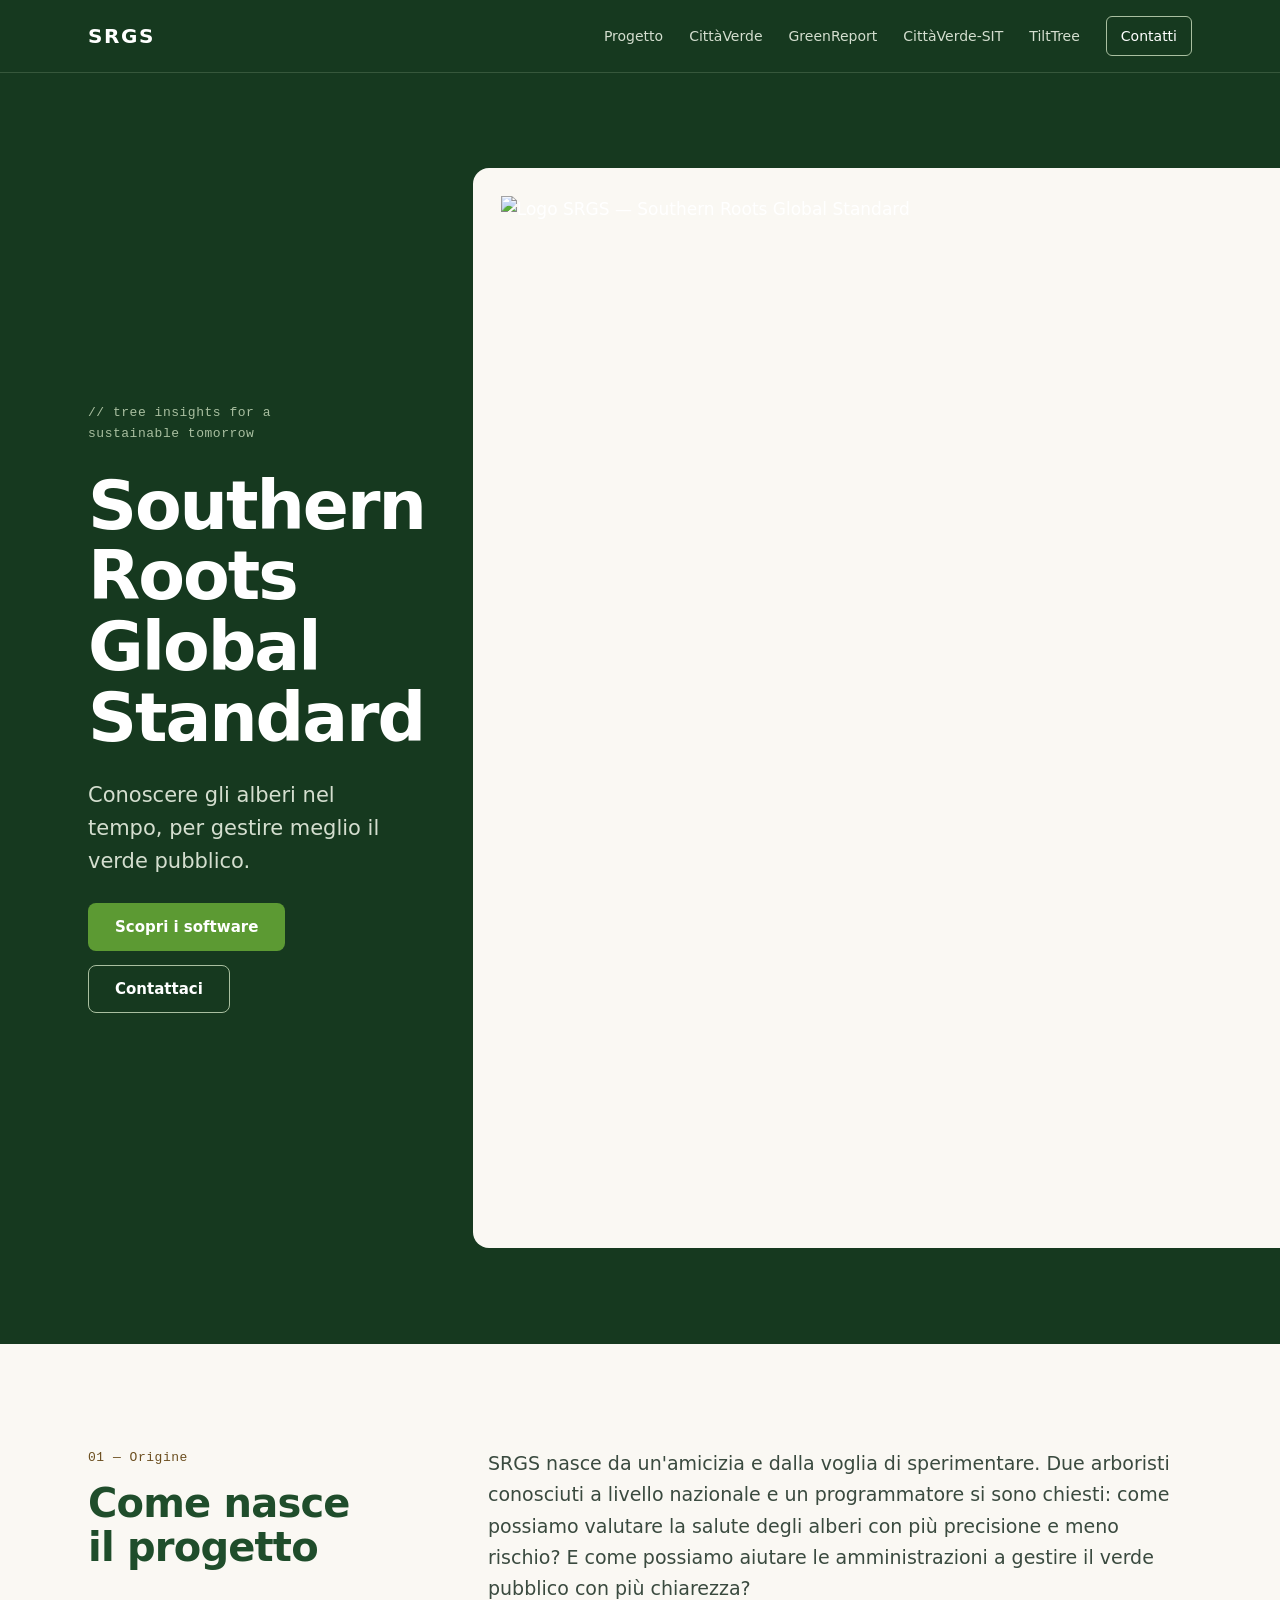
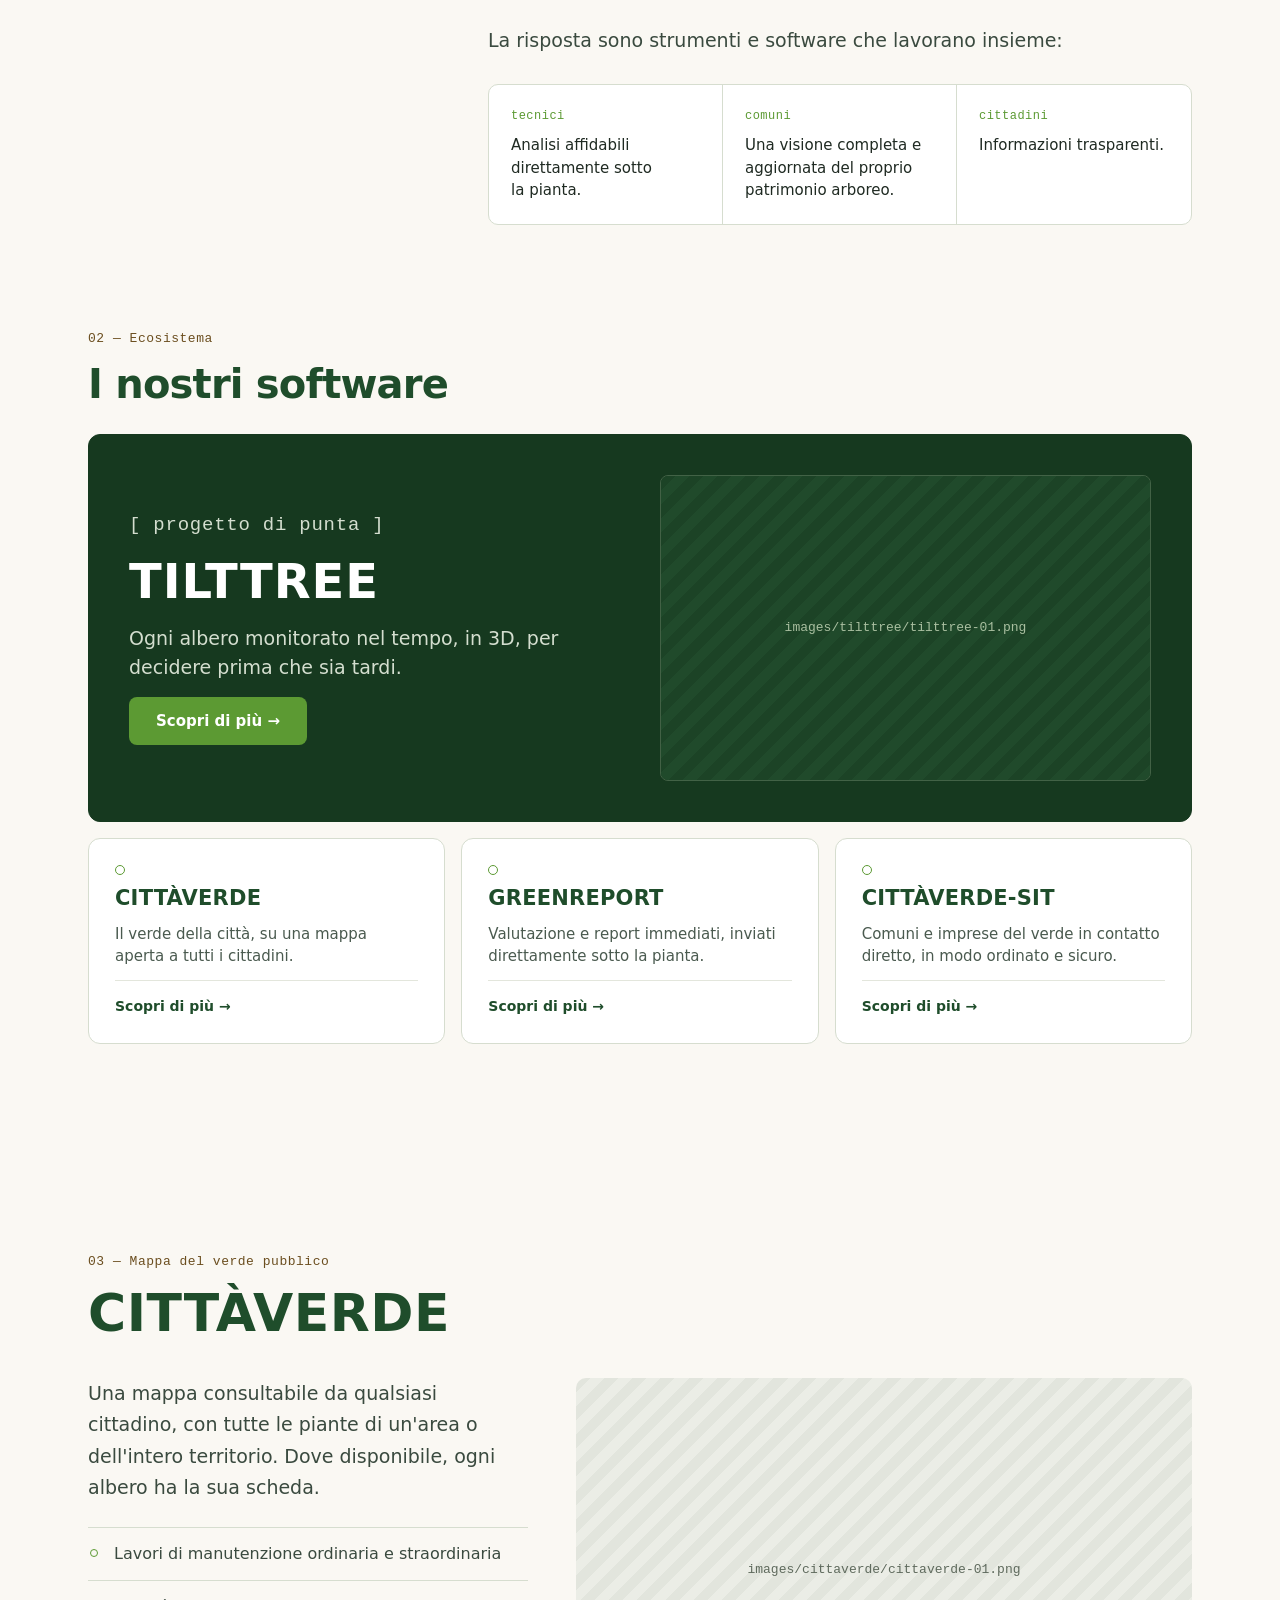
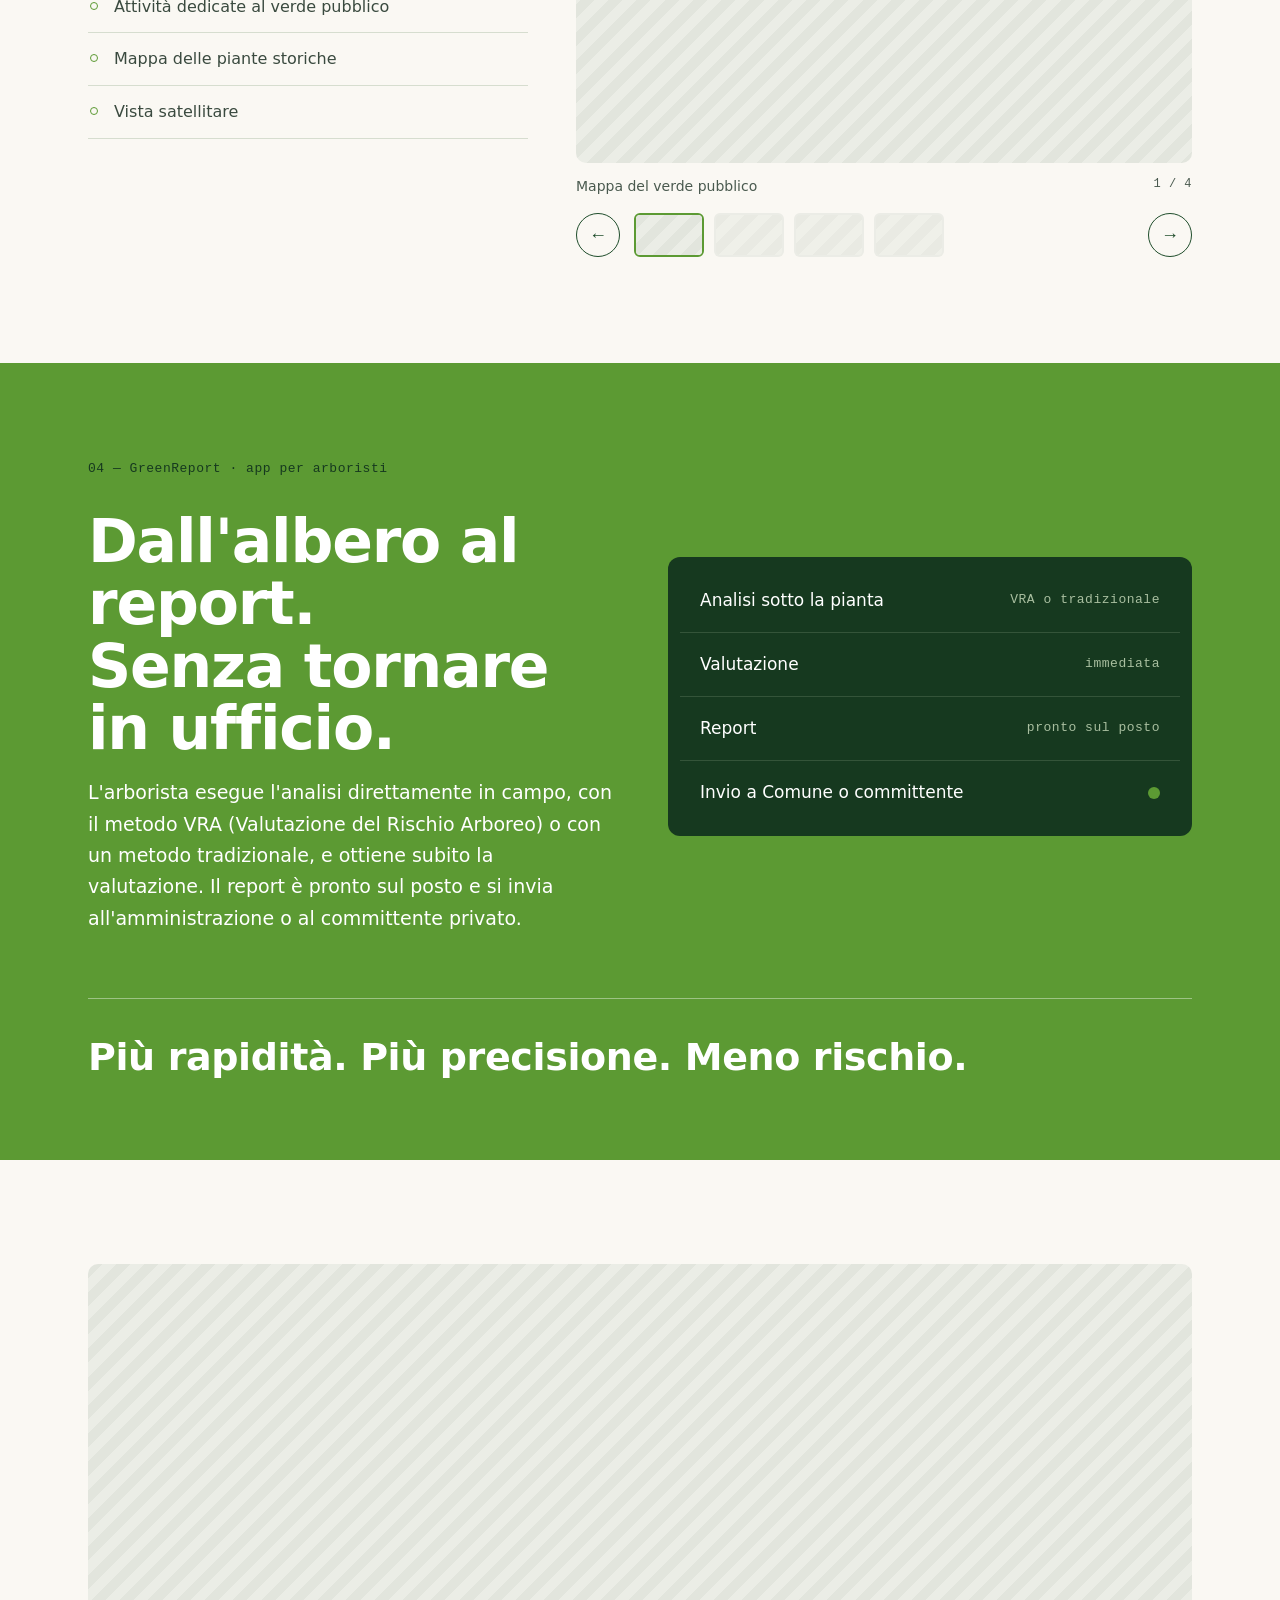
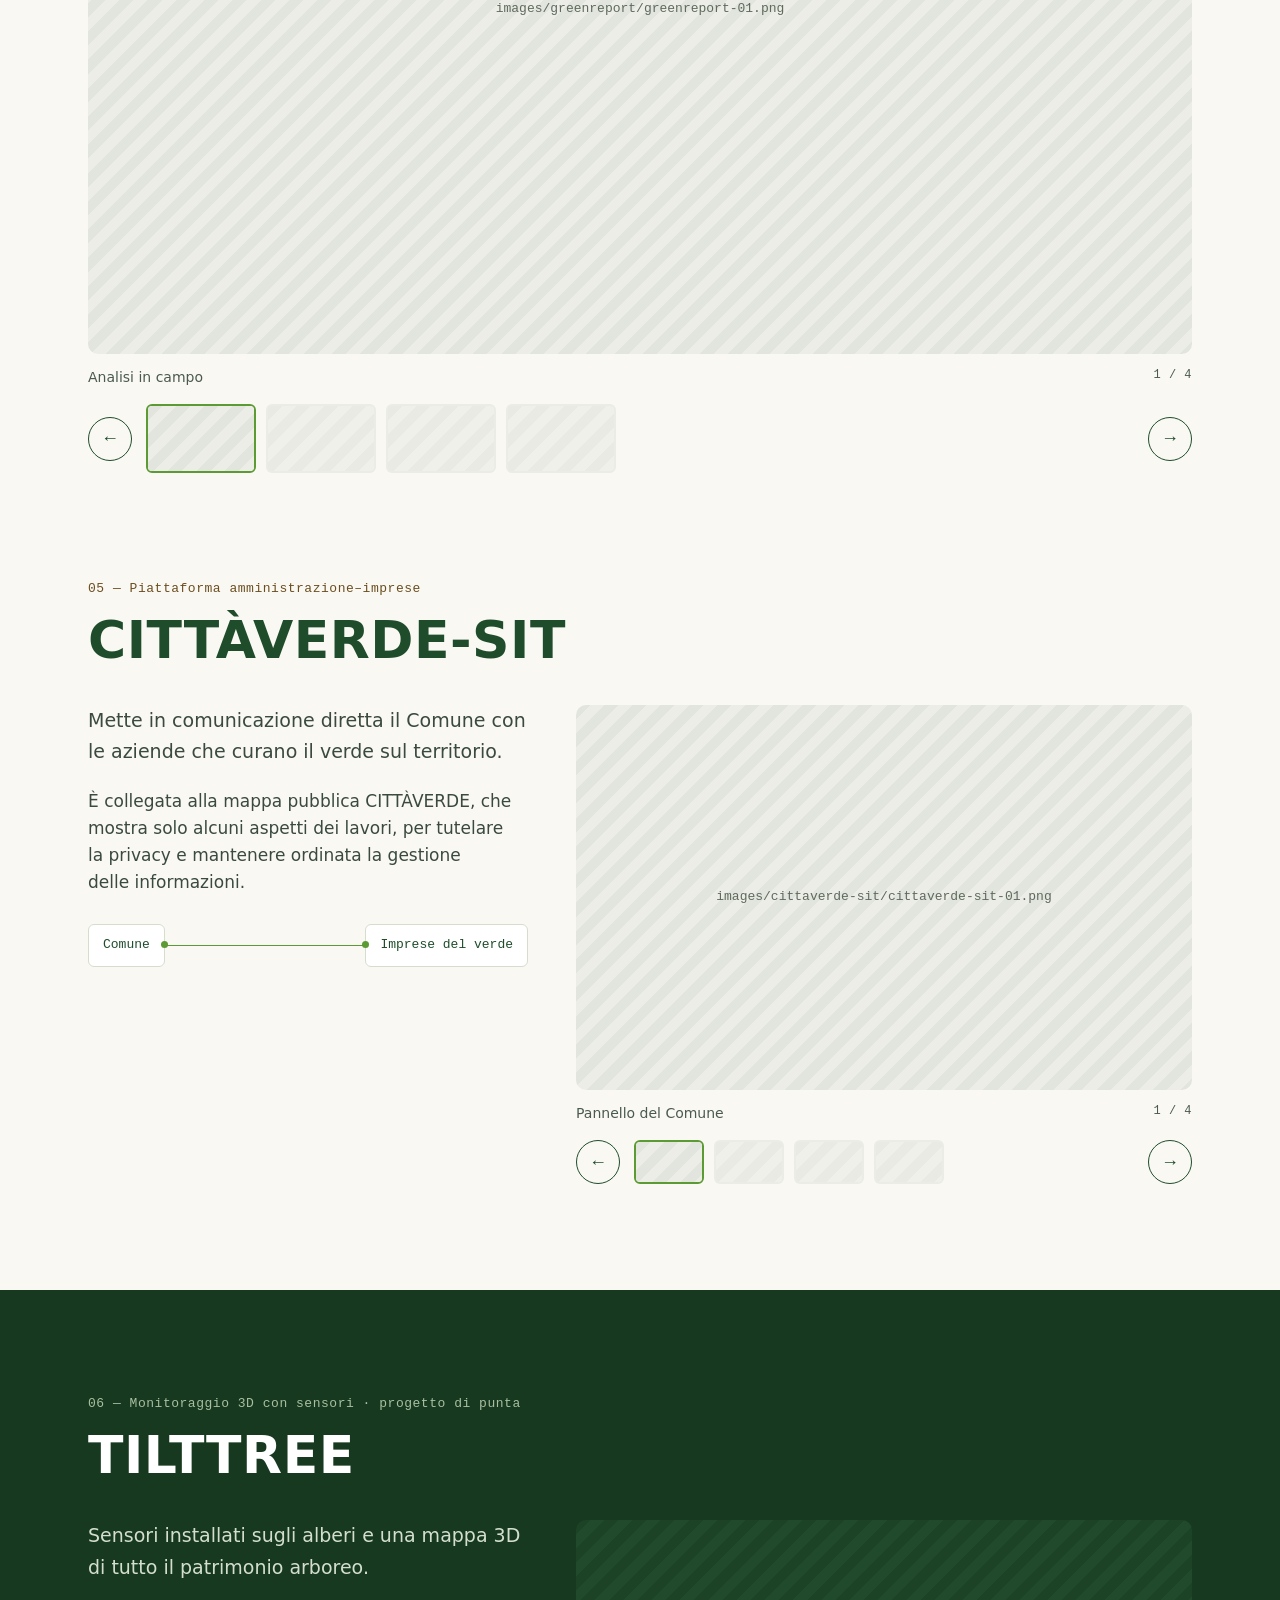
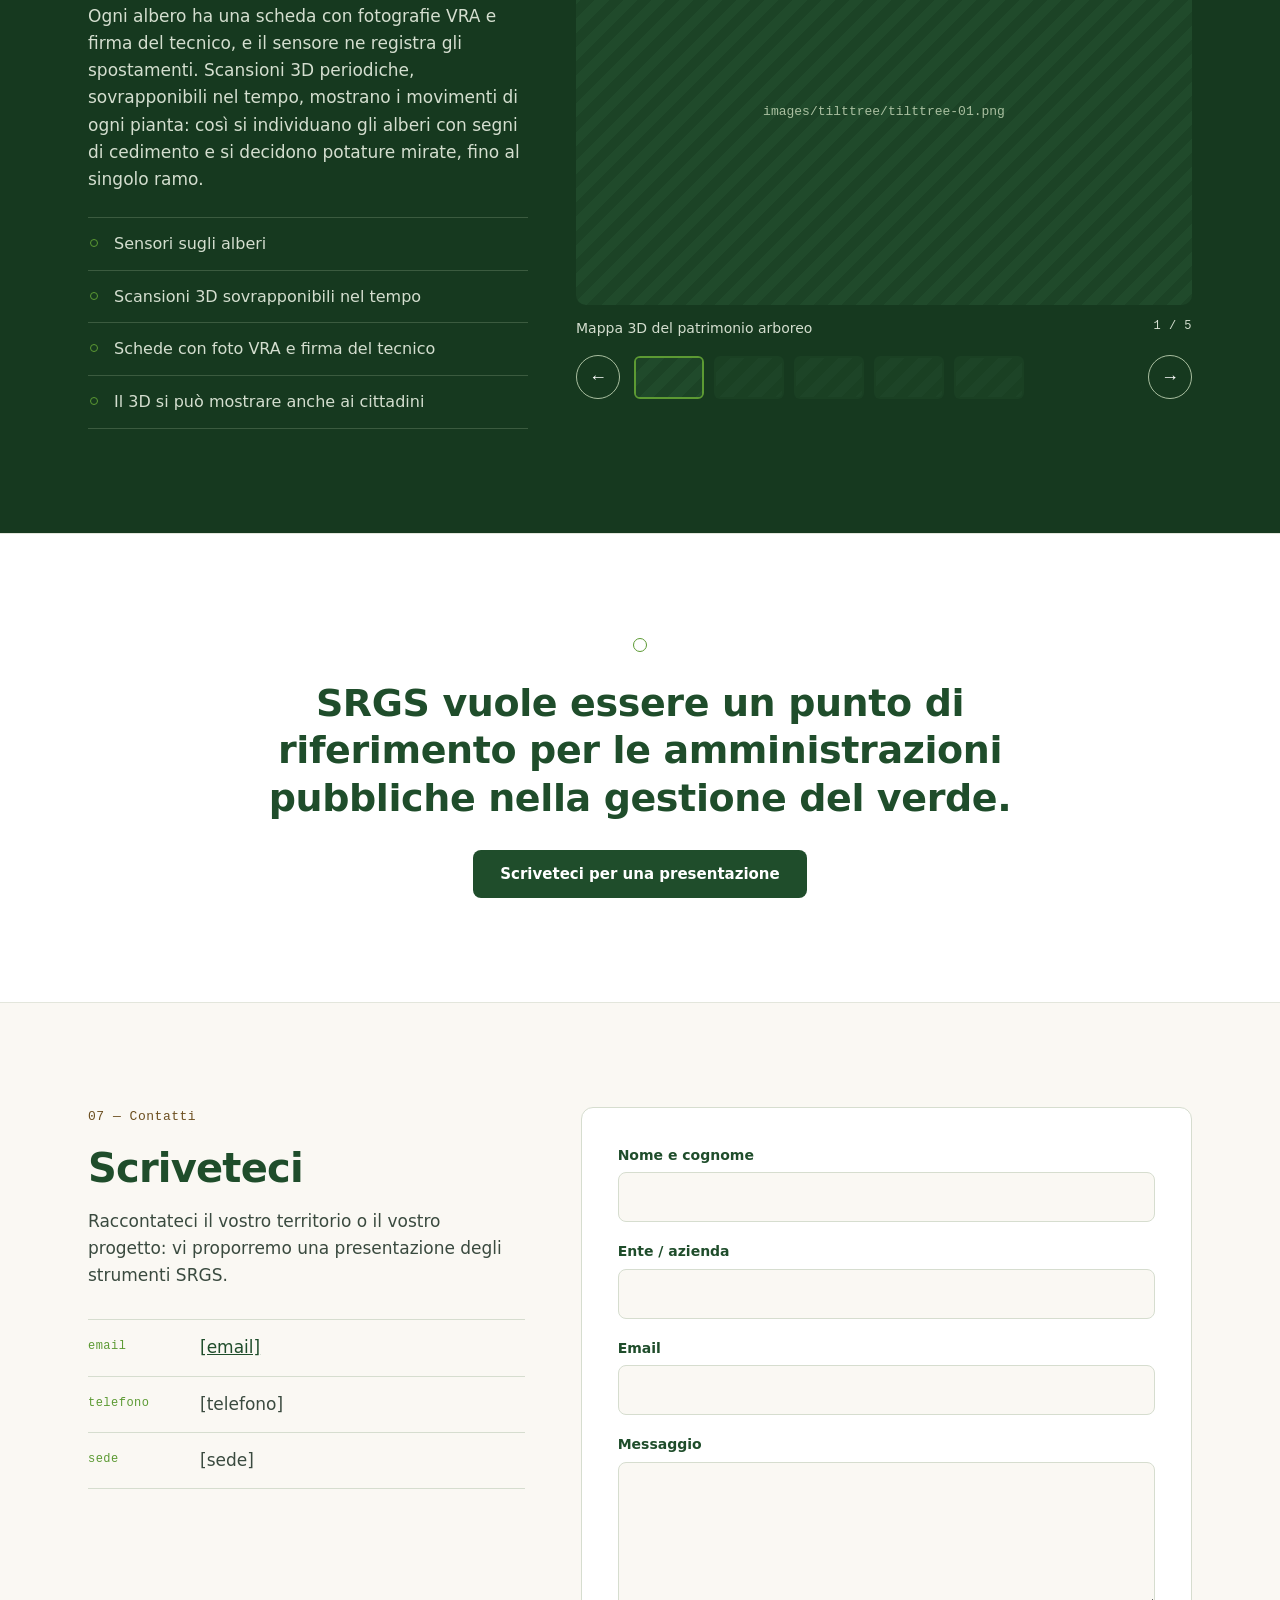
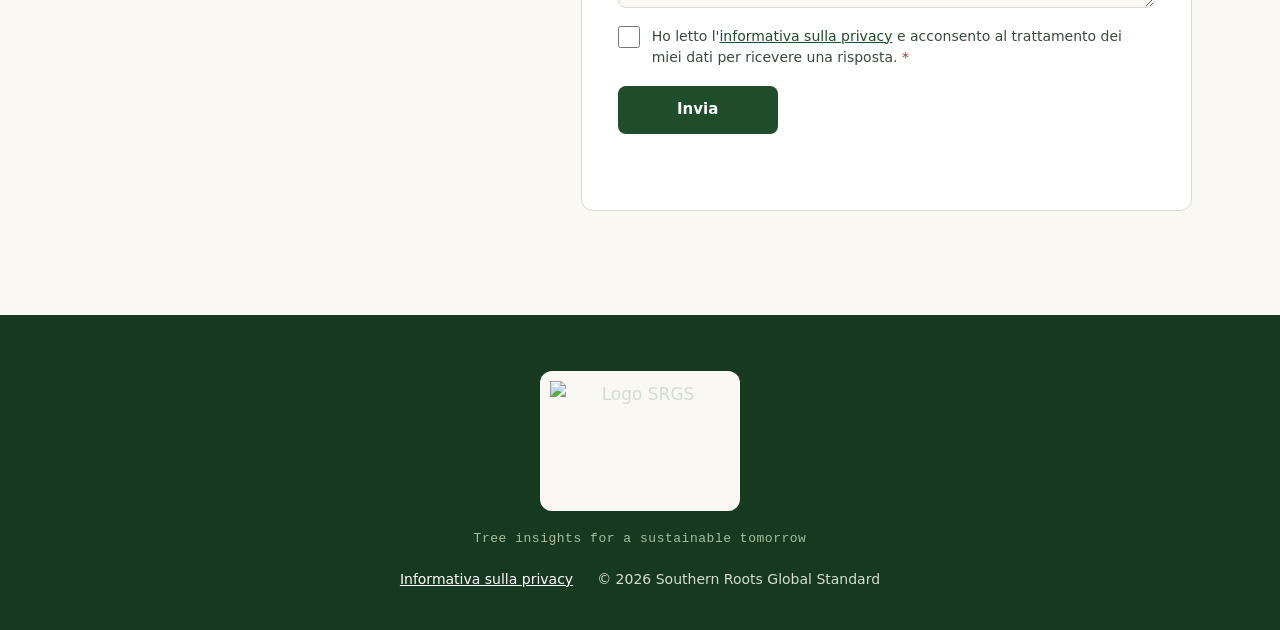
==== index.html @ 535ae81e "Add files via upload" ====
<!DOCTYPE html>
<html lang="it">
<head>
<meta charset="utf-8">
<meta name="viewport" content="width=device-width, initial-scale=1">
<title>Southern Roots Global Standard (SRGS) — Monitoraggio della salute degli alberi</title>
<meta name="description" content="SRGS monitora nel tempo la salute degli alberi con software, sensori e competenze tecniche proprie. Strumenti per amministrazioni pubbliche, arboristi e aziende del verde.">
<meta name="robots" content="index, follow">
<meta name="theme-color" content="#16391F">
<link rel="icon" type="image/png" href="images/logo/logo.png">

<!-- Anteprima social (Open Graph / Twitter).
     Nota: molti social leggono correttamente l'immagine solo con un indirizzo completo.
     Dopo la pubblicazione puoi sostituire "images/logo/logo.png" con l'indirizzo completo,
     es. https://utente.github.io/srgs/images/logo/logo.png -->
<meta property="og:type" content="website">
<meta property="og:locale" content="it_IT">
<meta property="og:site_name" content="Southern Roots Global Standard">
<meta property="og:title" content="Southern Roots Global Standard — Tree insights for a sustainable tomorrow">
<meta property="og:description" content="Conoscere gli alberi nel tempo, per gestire meglio il verde pubblico. Software, sensori e competenze per Comuni, arboristi e aziende del verde.">
<meta property="og:image" content="images/logo/logo.png">
<meta property="og:image:alt" content="Logo SRGS: un albero con radici e circuiti">
<meta name="twitter:card" content="summary_large_image">
<meta name="twitter:title" content="Southern Roots Global Standard">
<meta name="twitter:description" content="Conoscere gli alberi nel tempo, per gestire meglio il verde pubblico.">
<meta name="twitter:image" content="images/logo/logo.png">

<link rel="stylesheet" href="style.css">
</head>
<body>

<a class="skip" href="#contenuto">Vai al contenuto</a>

<header class="site-header" id="top">
  <div class="wrap header-inner">
    <a class="brand" href="#top" aria-label="SRGS, torna all'inizio">SRGS</a>
    <button class="nav-toggle" type="button" aria-expanded="false" aria-controls="menu">
      <span class="sr-only">Apri il menu</span><span class="bar"></span><span class="bar"></span>
    </button>
    <nav id="menu" class="nav" aria-label="Menu principale">
      <a href="#progetto">Progetto</a>
      <a href="#cittaverde">CittàVerde</a>
      <a href="#greenreport">GreenReport</a>
      <a href="#cittaverde-sit">CittàVerde-SIT</a>
      <a href="#tilttree">TiltTree</a>
      <a href="#contatti" class="nav-cta">Contatti</a>
    </nav>
  </div>
</header>

<main id="contenuto">

  <!-- 1) HERO -->
  <section class="hero">
    <div class="wrap hero-grid">
      <div class="hero-text">
        <p class="mono label-light">// tree insights for a sustainable tomorrow</p>
        <h1>Southern Roots Global Standard</h1>
        <p class="lead">Conoscere gli alberi nel tempo, per gestire meglio il verde pubblico.</p>
        <div class="btn-row">
          <a class="btn btn-leaf" href="#software">Scopri i software</a>
          <a class="btn btn-outline-light" href="#contatti">Contattaci</a>
        </div>
      </div>
      <div class="hero-logo">
        <img src="images/logo/logo.png" alt="Logo SRGS — Southern Roots Global Standard" width="1536" height="1024">
      </div>
    </div>
  </section>

  <!-- 2) COME NASCE IL PROGETTO -->
  <section class="section" id="progetto">
    <div class="wrap split">
      <div class="split-head">
        <p class="mono label">01 — Origine</p>
        <h2>Come nasce il progetto</h2>
      </div>
      <div class="split-body">
        <p class="body-lg">SRGS nasce da un'amicizia e dalla voglia di sperimentare. Due arboristi conosciuti a livello nazionale e un programmatore si sono chiesti: come possiamo valutare la salute degli alberi con più precisione e meno rischio? E come possiamo aiutare le amministrazioni a gestire il verde pubblico con più chiarezza?</p>
        <p class="body-lg">La risposta sono strumenti e software che lavorano insieme:</p>
        <div class="trio">
          <div><span class="mono tag">tecnici</span><p>Analisi affidabili direttamente sotto la pianta.</p></div>
          <div><span class="mono tag">comuni</span><p>Una visione completa e aggiornata del proprio patrimonio arboreo.</p></div>
          <div><span class="mono tag">cittadini</span><p>Informazioni trasparenti.</p></div>
        </div>
      </div>
    </div>
  </section>

  <!-- 3) I NOSTRI SOFTWARE -->
  <section class="section section-top0" id="software">
    <div class="wrap">
      <p class="mono label">02 — Ecosistema</p>
      <h2>I nostri software</h2>
      <div class="cards">
        <article class="card card-feature">
          <div class="card-feature-text">
            <p class="mono label-light">[ progetto di punta ]</p>
            <h3>TILTTREE</h3>
            <p>Ogni albero monitorato nel tempo, in 3D, per decidere prima che sia tardi.</p>
            <a class="btn btn-leaf" href="#tilttree">Scopri di più →</a>
          </div>
          <div class="card-feature-img">
            <div class="js-img" data-src="images/tilttree/tilttree-01.png" data-alt="Anteprima di TiltTree"></div>
          </div>
        </article>
        <article class="card">
          <span class="node" aria-hidden="true"></span>
          <h3>CITTÀVERDE</h3>
          <p>Il verde della città, su una mappa aperta a tutti i cittadini.</p>
          <a class="card-link" href="#cittaverde">Scopri di più →</a>
        </article>
        <article class="card">
          <span class="node" aria-hidden="true"></span>
          <h3>GREENREPORT</h3>
          <p>Valutazione e report immediati, inviati direttamente sotto la pianta.</p>
          <a class="card-link" href="#greenreport">Scopri di più →</a>
        </article>
        <article class="card">
          <span class="node" aria-hidden="true"></span>
          <h3>CITTÀVERDE-SIT</h3>
          <p>Comuni e imprese del verde in contatto diretto, in modo ordinato e sicuro.</p>
          <a class="card-link" href="#cittaverde-sit">Scopri di più →</a>
        </article>
      </div>
    </div>
  </section>

  <!-- 4a) CITTÀVERDE -->
  <section class="section detail" id="cittaverde">
    <div class="wrap">
      <div class="detail-head">
        <p class="mono label">03 — Mappa del verde pubblico</p>
        <h2>CITTÀVERDE</h2>
      </div>
      <div class="detail-grid">
        <div class="detail-text">
          <p class="body-lg">Una mappa consultabile da qualsiasi cittadino, con tutte le piante di un'area o dell'intero territorio. Dove disponibile, ogni albero ha la sua scheda.</p>
          <ul class="ticks">
            <li>Lavori di manutenzione ordinaria e straordinaria</li>
            <li>Attività dedicate al verde pubblico</li>
            <li>Mappa delle piante storiche</li>
            <li>Vista satellitare</li>
          </ul>
        </div>
        <!-- Galleria: modifica qui l'elenco delle immagini (percorsi relativi) -->
        <div class="gallery" aria-label="Galleria CittàVerde">
          <ul class="gallery-source">
            <li data-src="images/cittaverde/cittaverde-01.png">Mappa del verde pubblico</li>
            <li data-src="images/cittaverde/cittaverde-02.png">Scheda di un albero</li>
            <li data-src="images/cittaverde/cittaverde-03.png">Lavori di manutenzione</li>
            <li data-src="images/cittaverde/cittaverde-04.png">Vista satellitare</li>
          </ul>
        </div>
      </div>
    </div>
  </section>

  <!-- 4b) GREENREPORT -->
  <section class="detail greenreport" id="greenreport">
    <div class="gr-band">
      <div class="wrap gr-grid">
        <div class="gr-text">
          <p class="mono label-dark">04 — GreenReport · app per arboristi</p>
          <h2>Dall'albero al report.<br>Senza tornare in ufficio.</h2>
          <p class="body-lg">L'arborista esegue l'analisi direttamente in campo, con il metodo VRA (Valutazione del Rischio Arboreo) o con un metodo tradizionale, e ottiene subito la valutazione. Il report è pronto sul posto e si invia all'amministrazione o al committente privato.</p>
        </div>
        <ol class="gr-steps">
          <li><span>Analisi sotto la pianta</span><span class="mono">VRA o tradizionale</span></li>
          <li><span>Valutazione</span><span class="mono">immediata</span></li>
          <li><span>Report</span><span class="mono">pronto sul posto</span></li>
          <li><span>Invio a Comune o committente</span><span class="dot" aria-hidden="true"></span></li>
        </ol>
      </div>
      <div class="wrap">
        <p class="gr-claim">Più rapidità. Più precisione. Meno rischio.</p>
      </div>
    </div>
    <div class="section">
      <div class="wrap">
        <div class="gallery gallery-wide" aria-label="Galleria GreenReport">
          <ul class="gallery-source">
            <li data-src="images/greenreport/greenreport-01.png">Analisi in campo</li>
            <li data-src="images/greenreport/greenreport-02.png">Valutazione VRA</li>
            <li data-src="images/greenreport/greenreport-03.png">Report generato</li>
            <li data-src="images/greenreport/greenreport-04.png">Invio del report</li>
          </ul>
        </div>
      </div>
    </div>
  </section>

  <!-- 4c) CITTÀVERDE-SIT -->
  <section class="section detail section-top0" id="cittaverde-sit">
    <div class="wrap">
      <div class="detail-head">
        <p class="mono label">05 — Piattaforma amministrazione–imprese</p>
        <h2>CITTÀVERDE-SIT</h2>
      </div>
      <div class="detail-grid">
        <div class="detail-text">
          <p class="body-lg">Mette in comunicazione diretta il Comune con le aziende che curano il verde sul territorio.</p>
          <p>È collegata alla mappa pubblica CITTÀVERDE, che mostra solo alcuni aspetti dei lavori, per tutelare la privacy e mantenere ordinata la gestione delle informazioni.</p>
          <div class="link-diagram" aria-hidden="true">
            <span>Comune</span><i></i><span>Imprese del verde</span>
          </div>
        </div>
        <div class="gallery" aria-label="Galleria CittàVerde-SIT">
          <ul class="gallery-source">
            <li data-src="images/cittaverde-sit/cittaverde-sit-01.png">Pannello del Comune</li>
            <li data-src="images/cittaverde-sit/cittaverde-sit-02.png">Lavori assegnati alle imprese</li>
            <li data-src="images/cittaverde-sit/cittaverde-sit-03.png">Comunicazioni</li>
            <li data-src="images/cittaverde-sit/cittaverde-sit-04.png">Collegamento con la mappa pubblica</li>
          </ul>
        </div>
      </div>
    </div>
  </section>

  <!-- 4d) TILTTREE -->
  <section class="section detail tilttree" id="tilttree">
    <div class="wrap">
      <div class="detail-head">
        <p class="mono label-light">06 — Monitoraggio 3D con sensori · progetto di punta</p>
        <h2>TILTTREE</h2>
      </div>
      <div class="detail-grid">
        <div class="detail-text">
          <p class="body-lg">Sensori installati sugli alberi e una mappa 3D di tutto il patrimonio arboreo.</p>
          <p>Ogni albero ha una scheda con fotografie VRA e firma del tecnico, e il sensore ne registra gli spostamenti. Scansioni 3D periodiche, sovrapponibili nel tempo, mostrano i movimenti di ogni pianta: così si individuano gli alberi con segni di cedimento e si decidono potature mirate, fino al singolo ramo.</p>
          <ul class="ticks ticks-light">
            <li>Sensori sugli alberi</li>
            <li>Scansioni 3D sovrapponibili nel tempo</li>
            <li>Schede con foto VRA e firma del tecnico</li>
            <li>Il 3D si può mostrare anche ai cittadini</li>
          </ul>
        </div>
        <div class="gallery gallery-dark" aria-label="Galleria TiltTree">
          <ul class="gallery-source">
            <li data-src="images/tilttree/tilttree-01.png">Mappa 3D del patrimonio arboreo</li>
            <li data-src="images/tilttree/tilttree-02.png">Scheda albero con foto VRA</li>
            <li data-src="images/tilttree/tilttree-03.png">Scansioni 3D sovrapposte</li>
            <li data-src="images/tilttree/tilttree-04.png">Dati del sensore</li>
            <li data-src="images/tilttree/tilttree-05.png">Potatura mirata</li>
          </ul>
        </div>
      </div>
    </div>
  </section>

  <!-- 5) CHIUSURA -->
  <section class="section closing">
    <div class="wrap closing-inner">
      <span class="node node-lg" aria-hidden="true"></span>
      <p class="closing-text">SRGS vuole essere un punto di riferimento per le amministrazioni pubbliche nella gestione del verde.</p>
      <a class="btn btn-forest" href="#contatti">Scriveteci per una presentazione</a>
    </div>
  </section>

  <!-- 6) CONTATTI -->
  <section class="section contacts" id="contatti">
    <div class="wrap contacts-grid">
      <div class="contacts-info">
        <p class="mono label">07 — Contatti</p>
        <h2>Scriveteci</h2>
        <p>Raccontateci il vostro territorio o il vostro progetto: vi proporremo una presentazione degli strumenti SRGS.</p>
        <dl class="contact-list">
          <div><dt class="mono">email</dt><dd><a href="mailto:[email]">[email]</a></dd></div>
          <div><dt class="mono">telefono</dt><dd>[telefono]</dd></div>
          <div><dt class="mono">sede</dt><dd>[sede]</dd></div>
        </dl>
      </div>

      <!-- =========================================================
           INSERIRE QUI L'INDIRIZZO DEL MODULO
           Sostituisci il valore di action con l'indirizzo fornito dal
           servizio per moduli, es. https://formspree.io/f/xxxxxxxx
           ========================================================= -->
      <form class="contact-form" id="contact-form" action="INSERIRE_QUI_INDIRIZZO_MODULO" method="POST" novalidate>
        <div class="field">
          <label for="f-nome">Nome e cognome</label>
          <input id="f-nome" name="nome" type="text" autocomplete="name" required>
        </div>
        <div class="field">
          <label for="f-ente">Ente / azienda</label>
          <input id="f-ente" name="ente" type="text" autocomplete="organization">
        </div>
        <div class="field">
          <label for="f-email">Email</label>
          <input id="f-email" name="email" type="email" autocomplete="email" required>
        </div>
        <div class="field">
          <label for="f-messaggio">Messaggio</label>
          <textarea id="f-messaggio" name="messaggio" rows="5" required></textarea>
        </div>
        <div class="check">
          <input id="f-privacy" name="consenso_privacy" type="checkbox" value="si" required>
          <label for="f-privacy">Ho letto l'<a href="privacy.html" target="_blank" rel="noopener">informativa sulla privacy</a> e acconsento al trattamento dei miei dati per ricevere una risposta. <span class="req">*</span></label>
        </div>
        <input type="text" name="_gotcha" class="hp" tabindex="-1" autocomplete="off" aria-hidden="true">
        <button class="btn btn-forest" type="submit">Invia</button>
        <p class="form-status" role="status" aria-live="polite"></p>
      </form>
    </div>
  </section>
</main>

<footer class="site-footer">
  <div class="wrap footer-inner">
    <div class="footer-logo"><img src="images/logo/logo.png" alt="Logo SRGS" width="1536" height="1024" loading="lazy"></div>
    <p class="mono footer-motto">Tree insights for a sustainable tomorrow</p>
    <p class="footer-links"><a href="privacy.html">Informativa sulla privacy</a><span>© <span id="year">2026</span> Southern Roots Global Standard</span></p>
  </div>
</footer>

<!-- Visualizzatore a schermo intero (condiviso dalle gallerie) -->
<div class="lightbox" id="lightbox" role="dialog" aria-modal="true" aria-label="Immagine a schermo intero" hidden>
  <button class="lb-close" type="button" aria-label="Chiudi (Esc)">×</button>
  <button class="lb-prev" type="button" aria-label="Immagine precedente">←</button>
  <figure class="lb-figure">
    <div class="lb-media"></div>
    <figcaption class="lb-caption"></figcaption>
  </figure>
  <button class="lb-next" type="button" aria-label="Immagine successiva">→</button>
</div>

<script src="script.js"></script>
</body>
</html>
---- style.css ----
/* ===== Font locali (cartella fonts/) ===== */
@font-face{font-family:"Sora";src:url("fonts/Sora-Variable.woff2") format("woff2"),url("fonts/Sora-Variable.ttf") format("truetype");font-weight:100 800;font-display:swap}
@font-face{font-family:"JetBrains Mono";src:url("fonts/JetBrainsMono-Variable.woff2") format("woff2"),url("fonts/JetBrainsMono-Variable.ttf") format("truetype");font-weight:100 800;font-display:swap}

:root{
  --forest:#1F4D2B; --forest-deep:#16391F; --leaf:#5C9A33; --root:#6B4E1F; --sage:#A9BFA0;
  --paper:#FAF8F3; --white:#fff; --ink:#1F2A22; --ink-2:#3A4A3F; --ink-3:#4A5A4F;
  --line:#D6DDCF; --line-2:#E3E6DC; --on-dark:#D4DECF;
  --sans:"Sora",ui-sans-serif,system-ui,-apple-system,"Segoe UI",Helvetica,Arial,sans-serif;
  --mono:"JetBrains Mono",ui-monospace,SFMono-Regular,Menlo,Consolas,monospace;
  --header-h:72px; --radius:12px;
}
*,*::before,*::after{box-sizing:border-box}
html{scroll-behavior:smooth;-webkit-text-size-adjust:100%}
@media (prefers-reduced-motion:reduce){html{scroll-behavior:auto}}
body{margin:0;font-family:var(--sans);color:var(--ink);background:var(--paper);font-size:17px;line-height:1.6;-webkit-font-smoothing:antialiased}
img{max-width:100%;height:auto;display:block}
a{color:var(--forest)}
a:hover{color:var(--leaf)}
h1,h2,h3{margin:0;font-weight:600;letter-spacing:-.02em;line-height:1.1;text-wrap:balance}
h2{font-size:clamp(30px,4vw,40px);color:var(--forest);margin-top:12px}
h3{font-size:21px;font-weight:700;letter-spacing:.01em;color:var(--forest)}
p{margin:0;text-wrap:pretty}
.sr-only{position:absolute;width:1px;height:1px;overflow:hidden;clip:rect(0 0 0 0);white-space:nowrap}
.skip{position:absolute;left:-999px;top:8px;background:var(--white);padding:8px 14px;z-index:100}
.skip:focus{left:8px}
:focus-visible{outline:2px solid var(--leaf);outline-offset:3px}

.wrap{max-width:1200px;margin:0 auto;padding:0 clamp(20px,4vw,48px)}
.section{padding:clamp(64px,9vw,104px) 0}
.section-top0{padding-top:0}
section[id]{scroll-margin-top:var(--header-h)}

.mono{font-family:var(--mono);font-size:13px;letter-spacing:.04em}
.label{color:var(--root)}
.label-light{color:var(--sage)}
.label-dark{color:var(--forest-deep)}
.body-lg{font-size:clamp(17px,1.6vw,19px);line-height:1.65;color:var(--ink-2)}

/* ===== Pulsanti ===== */
.btn{display:inline-flex;align-items:center;justify-content:center;gap:8px;min-height:48px;padding:14px 26px;border-radius:8px;font:600 15px/1 var(--sans);text-decoration:none;border:1px solid transparent;cursor:pointer;transition:background .2s,color .2s,border-color .2s}
.btn-leaf{background:var(--leaf);color:var(--white)}
.btn-leaf:hover{background:#4E8529;color:var(--white)}
.btn-forest{background:var(--forest);color:var(--white)}
.btn-forest:hover{background:var(--forest-deep);color:var(--white)}
.btn-outline-light{border-color:var(--sage);color:var(--white)}
.btn-outline-light:hover{background:rgba(169,191,160,.12);color:var(--white)}
.btn-row{display:flex;flex-wrap:wrap;gap:14px}

/* ===== Header ===== */
.site-header{position:fixed;inset:0 0 auto 0;z-index:50;background:var(--forest-deep);border-bottom:1px solid rgba(169,191,160,.22)}
.header-inner{height:var(--header-h);display:flex;align-items:center;justify-content:space-between;gap:24px}
.brand{color:var(--white);font-weight:700;font-size:20px;letter-spacing:.08em;text-decoration:none}
.brand:hover{color:var(--sage)}
.nav{display:flex;align-items:center;gap:26px}
.nav a{color:var(--on-dark);text-decoration:none;font-size:14px}
.nav a:hover,.nav a.active{color:var(--white)}
.nav a.active:not(.nav-cta){box-shadow:inset 0 -1px 0 var(--leaf)}
.nav-cta{border:1px solid var(--sage);padding:8px 14px;border-radius:6px;color:var(--white)!important}
.nav-toggle{display:none;width:44px;height:44px;background:none;border:0;cursor:pointer;flex-direction:column;justify-content:center;align-items:center;gap:6px}
.nav-toggle .bar{width:22px;height:1.5px;background:var(--white);transition:transform .2s}
.nav-toggle[aria-expanded="true"] .bar:first-of-type{transform:translateY(3.75px) rotate(45deg)}
.nav-toggle[aria-expanded="true"] .bar:last-of-type{transform:translateY(-3.75px) rotate(-45deg)}

@media (max-width:900px){
  .nav-toggle{display:flex}
  .nav{position:fixed;top:var(--header-h);left:0;right:0;flex-direction:column;align-items:stretch;gap:0;background:var(--forest-deep);padding:8px 20px 24px;border-bottom:1px solid rgba(169,191,160,.22);display:none}
  .nav.open{display:flex}
  .nav a{font-size:17px;padding:14px 0;border-bottom:1px solid rgba(169,191,160,.15)}
  .nav-cta{margin-top:16px;text-align:center;border-bottom:1px solid var(--sage)!important}
  .nav.nav-static{display:flex;position:static;padding:0;background:none;border:0}
  .nav.nav-static a{border:0;font-size:15px}
}

/* ===== Hero ===== */
.hero{background:var(--forest-deep);color:var(--white);padding:calc(var(--header-h) + clamp(48px,8vw,96px)) 0 clamp(56px,8vw,96px)}
.hero-grid{display:grid;grid-template-columns:1.2fr .8fr;gap:48px;align-items:center}
.hero-text{display:flex;flex-direction:column;gap:26px}
.hero h1{font-size:clamp(40px,6vw,68px);line-height:1.04;letter-spacing:-.03em}
.lead{font-size:clamp(18px,1.8vw,21px);line-height:1.55;color:var(--on-dark);font-weight:300;max-width:540px}
.hero-logo{background:var(--paper);border-radius:16px;padding:clamp(16px,2.5vw,28px)}
@media (max-width:820px){
  .hero-grid{grid-template-columns:1fr;gap:36px}
  .hero-logo{order:-1;max-width:420px}
  .btn-row .btn{flex:1 1 200px}
}

/* ===== Progetto ===== */
.split{display:grid;grid-template-columns:4fr 8fr;gap:24px 48px}
.split-body{display:flex;flex-direction:column;gap:20px}
.trio{display:grid;grid-template-columns:repeat(3,minmax(0,1fr));border:1px solid var(--line);border-radius:10px;overflow:hidden;background:var(--white);margin-top:8px}
.trio>div{padding:22px;display:flex;flex-direction:column;gap:8px;border-right:1px solid var(--line)}
.trio>div:last-child{border-right:0}
.trio p{font-size:15px;line-height:1.5}
.tag{color:var(--leaf);font-size:12px}
@media (max-width:820px){
  .split{grid-template-columns:1fr}
  .trio{grid-template-columns:1fr}
  .trio>div{border-right:0;border-bottom:1px solid var(--line)}
  .trio>div:last-child{border-bottom:0}
}

/* ===== Schede software ===== */
.node{display:inline-block;width:10px;height:10px;border:1.5px solid var(--leaf);border-radius:50%}
.node-lg{width:14px;height:14px}
.cards{display:grid;grid-template-columns:repeat(3,minmax(0,1fr));gap:16px;margin-top:28px}
.card{background:var(--white);border:1px solid var(--line);border-radius:var(--radius);padding:26px;display:flex;flex-direction:column;gap:12px}
.card p{font-size:15px;line-height:1.5;color:var(--ink-3)}
.card-link{margin-top:auto;padding-top:14px;border-top:1px solid var(--line-2);font-weight:600;font-size:14px;text-decoration:none}
.card-feature{grid-column:1/-1;background:var(--forest-deep);border-color:var(--forest-deep);color:var(--white);padding:clamp(24px,4vw,40px);display:grid;grid-template-columns:1fr 1fr;gap:40px;align-items:center}
.card-feature-text{display:flex;flex-direction:column;gap:16px;align-items:flex-start}
.card-feature h3{color:var(--white);font-size:clamp(34px,5vw,48px);letter-spacing:.02em}
.card-feature p{color:var(--on-dark);font-size:clamp(17px,1.6vw,19px);font-weight:300}
.card-feature-img{aspect-ratio:16/10;border-radius:8px;overflow:hidden;border:1px solid rgba(169,191,160,.3)}
.card-feature-img img{width:100%;height:100%;object-fit:cover}
@media (max-width:900px){.cards{grid-template-columns:1fr}.card-feature{grid-template-columns:1fr;gap:24px}}

/* ===== Sezioni di dettaglio ===== */
.detail-head{margin-bottom:36px}
.detail-head h2{font-size:clamp(36px,5vw,52px);letter-spacing:.01em}
.detail-grid{display:grid;grid-template-columns:5fr 7fr;gap:48px;align-items:start}
.detail-text{display:flex;flex-direction:column;gap:20px;color:var(--ink-2)}
.ticks{list-style:none;margin:4px 0 0;padding:0;display:flex;flex-direction:column;border-top:1px solid var(--line)}
.ticks li{padding:13px 0 13px 26px;border-bottom:1px solid var(--line);position:relative;font-size:16px}
.ticks li::before{content:"";position:absolute;left:2px;top:21px;width:8px;height:8px;border:1.5px solid var(--leaf);border-radius:50%}
.ticks-light,.ticks-light li{border-color:rgba(169,191,160,.25)}
@media (max-width:900px){.detail-grid{grid-template-columns:1fr;gap:32px}}

.link-diagram{display:flex;align-items:center;gap:0;margin-top:8px;font-family:var(--mono);font-size:13px}
.link-diagram span{border:1px solid var(--line);background:var(--white);padding:10px 14px;border-radius:6px;color:var(--forest)}
.link-diagram i{flex:1;height:1px;background:var(--leaf);position:relative;min-width:40px}
.link-diagram i::before,.link-diagram i::after{content:"";position:absolute;top:-4px;width:7px;height:7px;border-radius:50%;background:var(--leaf)}
.link-diagram i::before{left:-4px}.link-diagram i::after{right:-4px}

/* GreenReport */
.gr-band{background:var(--leaf);color:var(--white);padding:clamp(64px,9vw,96px) 0 clamp(48px,6vw,72px)}
.gr-grid{display:grid;grid-template-columns:1fr 1fr;gap:56px;align-items:center}
.gr-text{display:flex;flex-direction:column;gap:18px}
.gr-text h2{color:var(--white);font-size:clamp(36px,5.2vw,60px);line-height:1.04;font-weight:700;letter-spacing:-.02em}
.gr-text .body-lg{color:var(--white)}
.gr-steps{list-style:none;margin:0;padding:12px;background:var(--forest-deep);border-radius:var(--radius)}
.gr-steps li{display:flex;justify-content:space-between;align-items:center;gap:16px;padding:18px 20px;border-bottom:1px solid rgba(169,191,160,.2);font-size:17px}
.gr-steps li:last-child{border-bottom:0}
.gr-steps .mono{color:var(--sage);text-align:right}
.gr-steps .dot{width:12px;height:12px;border-radius:50%;background:var(--leaf);flex:none}
.gr-claim{margin-top:clamp(40px,6vw,64px);padding-top:28px;border-top:1px solid rgba(255,255,255,.4);font-size:clamp(24px,3.4vw,38px);font-weight:600;letter-spacing:-.01em;color:var(--white)}
@media (max-width:900px){.gr-grid{grid-template-columns:1fr;gap:32px}}

/* TiltTree */
.tilttree{background:var(--forest-deep);color:var(--white)}
.tilttree h2{color:var(--white)}
.tilttree .detail-text,.tilttree .body-lg{color:var(--on-dark)}

/* ===== Galleria ===== */
.gallery-source{display:none}
.g-stage{position:relative;aspect-ratio:16/10;border-radius:10px;overflow:hidden;background:#E6E8E1;cursor:zoom-in}
.g-stage img{width:100%;height:100%;object-fit:cover}
.g-caption{display:flex;justify-content:space-between;gap:12px;margin-top:12px;font-size:14px;color:var(--ink-3)}
.g-caption .mono{font-size:12px;white-space:nowrap}
.g-controls{display:flex;align-items:center;gap:12px;margin-top:14px}
.g-btn{flex:none;width:44px;height:44px;border-radius:50%;border:1px solid var(--forest);background:transparent;color:var(--forest);font-size:18px;cursor:pointer;display:flex;align-items:center;justify-content:center}
.g-btn:hover{background:var(--forest);color:var(--white)}
.g-thumbs{flex:1;display:flex;gap:10px;overflow-x:auto;scrollbar-width:none;padding:2px}
.g-thumbs::-webkit-scrollbar{display:none}
.g-thumb{flex:0 0 clamp(64px,14%,110px);aspect-ratio:16/10;border-radius:6px;overflow:hidden;border:2px solid transparent;padding:0;background:#E6E8E1;cursor:pointer;opacity:.7}
.g-thumb[aria-current="true"]{border-color:var(--leaf);opacity:1}
.g-thumb img{width:100%;height:100%;object-fit:cover}
.placeholder{width:100%;height:100%;display:flex;align-items:center;justify-content:center;padding:12px;text-align:center;background:repeating-linear-gradient(135deg,#E2E5DD 0 10px,#EBEDE6 10px 20px);font-family:var(--mono);font-size:13px;color:#5F6A5D;word-break:break-all}
.g-thumb .placeholder{font-size:0}
.gallery-dark .g-stage,.gallery-dark .g-thumb{background:#1C4326}
.gallery-dark .placeholder,.card-feature-img .placeholder{background:repeating-linear-gradient(135deg,#1C4326 0 10px,#204A2B 10px 20px);color:var(--sage)}
.gallery-dark .g-caption{color:var(--on-dark)}
.gallery-dark .g-btn{border-color:var(--sage);color:var(--white)}
.gallery-dark .g-btn:hover{background:var(--leaf);border-color:var(--leaf)}

/* Lightbox */
.lightbox{position:fixed;inset:0;z-index:200;background:rgba(10,24,14,.94);display:grid;grid-template-columns:auto 1fr auto;align-items:center;gap:16px;padding:64px 20px 24px}
.lightbox[hidden]{display:none}
.lb-figure{margin:0;display:flex;flex-direction:column;align-items:center;gap:14px;min-width:0;height:100%;justify-content:center}
.lb-media{width:100%;max-height:calc(100vh - 140px);display:flex;justify-content:center}
.lb-media img{max-width:100%;max-height:calc(100vh - 140px);object-fit:contain;border-radius:6px}
.lb-media .placeholder{aspect-ratio:16/10;max-width:1100px;border-radius:6px}
.lb-caption{color:var(--on-dark);font-size:15px;text-align:center}
.lb-close,.lb-prev,.lb-next{width:48px;height:48px;border-radius:50%;border:1px solid var(--sage);background:transparent;color:var(--white);font-size:22px;cursor:pointer;display:flex;align-items:center;justify-content:center}
.lb-close:hover,.lb-prev:hover,.lb-next:hover{background:var(--leaf);border-color:var(--leaf)}
.lb-close{position:absolute;top:14px;right:16px;font-size:28px}
@media (max-width:640px){
  .lightbox{grid-template-columns:1fr;grid-template-rows:1fr auto;padding:64px 12px 16px}
  .lb-prev,.lb-next{position:absolute;bottom:16px}
  .lb-prev{left:16px}.lb-next{right:16px}
  .lb-figure{padding-bottom:64px}
}

/* ===== Chiusura ===== */
.closing{background:var(--white);border-top:1px solid var(--line-2);border-bottom:1px solid var(--line-2)}
.closing-inner{display:flex;flex-direction:column;align-items:center;text-align:center;gap:28px}
.closing-text{font-size:clamp(24px,3.4vw,38px);line-height:1.25;font-weight:600;color:var(--forest);max-width:880px;letter-spacing:-.01em;text-wrap:balance}

/* ===== Contatti ===== */
.contacts-grid{display:grid;grid-template-columns:5fr 7fr;gap:56px;align-items:start}
.contacts-info{display:flex;flex-direction:column;gap:18px;color:var(--ink-2)}
.contacts-info h2{margin-top:0}
.contact-list{margin:12px 0 0;display:flex;flex-direction:column;border-top:1px solid var(--line)}
.contact-list>div{display:grid;grid-template-columns:100px 1fr;gap:12px;padding:14px 0;border-bottom:1px solid var(--line)}
.contact-list dt{color:var(--leaf);font-size:12px;padding-top:3px}
.contact-list dd{margin:0}
.contact-form{background:var(--white);border:1px solid var(--line);border-radius:var(--radius);padding:clamp(20px,3.5vw,36px);display:flex;flex-direction:column;gap:18px}
.field{display:flex;flex-direction:column;gap:6px}
.field label{font-size:14px;font-weight:600;color:var(--forest)}
.field input,.field textarea{font:16px/1.5 var(--sans);color:var(--ink);background:var(--paper);border:1px solid var(--line);border-radius:8px;padding:12px 14px;min-height:48px;width:100%}
.field textarea{resize:vertical;min-height:130px}
.field input:focus,.field textarea:focus{outline:none;border-color:var(--leaf);box-shadow:0 0 0 3px rgba(92,154,51,.18)}
.field.invalid input,.field.invalid textarea{border-color:#A3402A}
.check{display:flex;gap:12px;align-items:flex-start;font-size:14px;line-height:1.5;color:var(--ink-2)}
.check input{flex:none;width:22px;height:22px;margin:0;accent-color:var(--forest)}
.check.invalid label{color:#A3402A}
.req{color:#A3402A}
.hp{position:absolute;left:-9999px;width:1px;height:1px;opacity:0}
.contact-form .btn{align-self:flex-start;min-width:160px}
.form-status{font-size:15px;min-height:1.5em}
.form-status.ok{color:var(--forest)}
.form-status.err{color:#A3402A}
@media (max-width:900px){.contacts-grid{grid-template-columns:1fr;gap:36px}.contact-form .btn{align-self:stretch}}

/* ===== Footer ===== */
.site-footer{background:var(--forest-deep);color:var(--on-dark);padding:56px 0 40px}
.footer-inner{display:flex;flex-direction:column;align-items:center;gap:18px;text-align:center}
.footer-logo{background:var(--paper);border-radius:12px;padding:10px;width:200px}
.footer-motto{color:var(--sage)}
.footer-links{display:flex;flex-wrap:wrap;justify-content:center;gap:8px 24px;font-size:14px}
.footer-links a{color:var(--white)}
.footer-links a:hover{color:var(--sage)}

/* ===== Pagina privacy ===== */
.page-simple{padding:calc(var(--header-h) + 56px) 0 80px}
.page-simple .wrap{max-width:800px}
.page-simple h1{font-size:clamp(32px,5vw,48px);color:var(--forest);margin:12px 0 28px}
.page-simple h2{font-size:22px;margin:36px 0 10px}
.page-simple p{margin-bottom:14px;color:var(--ink-2)}
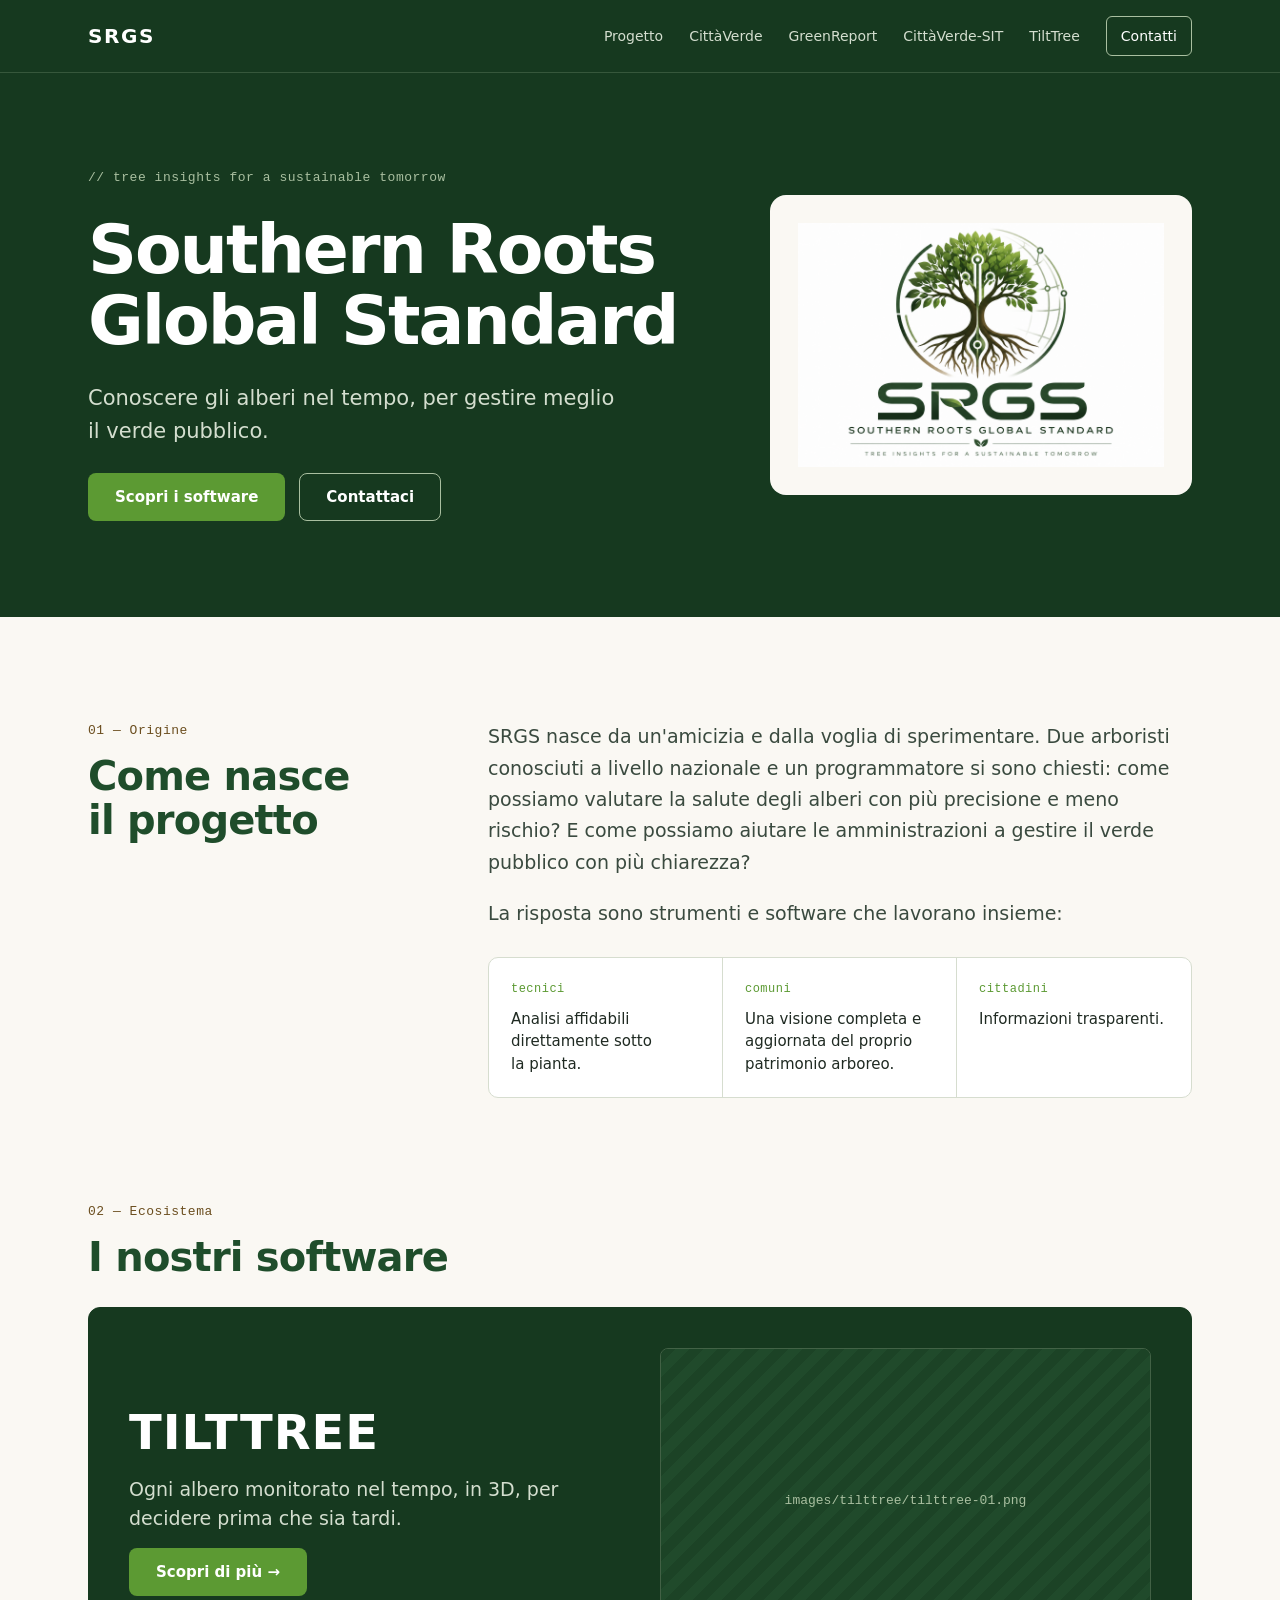
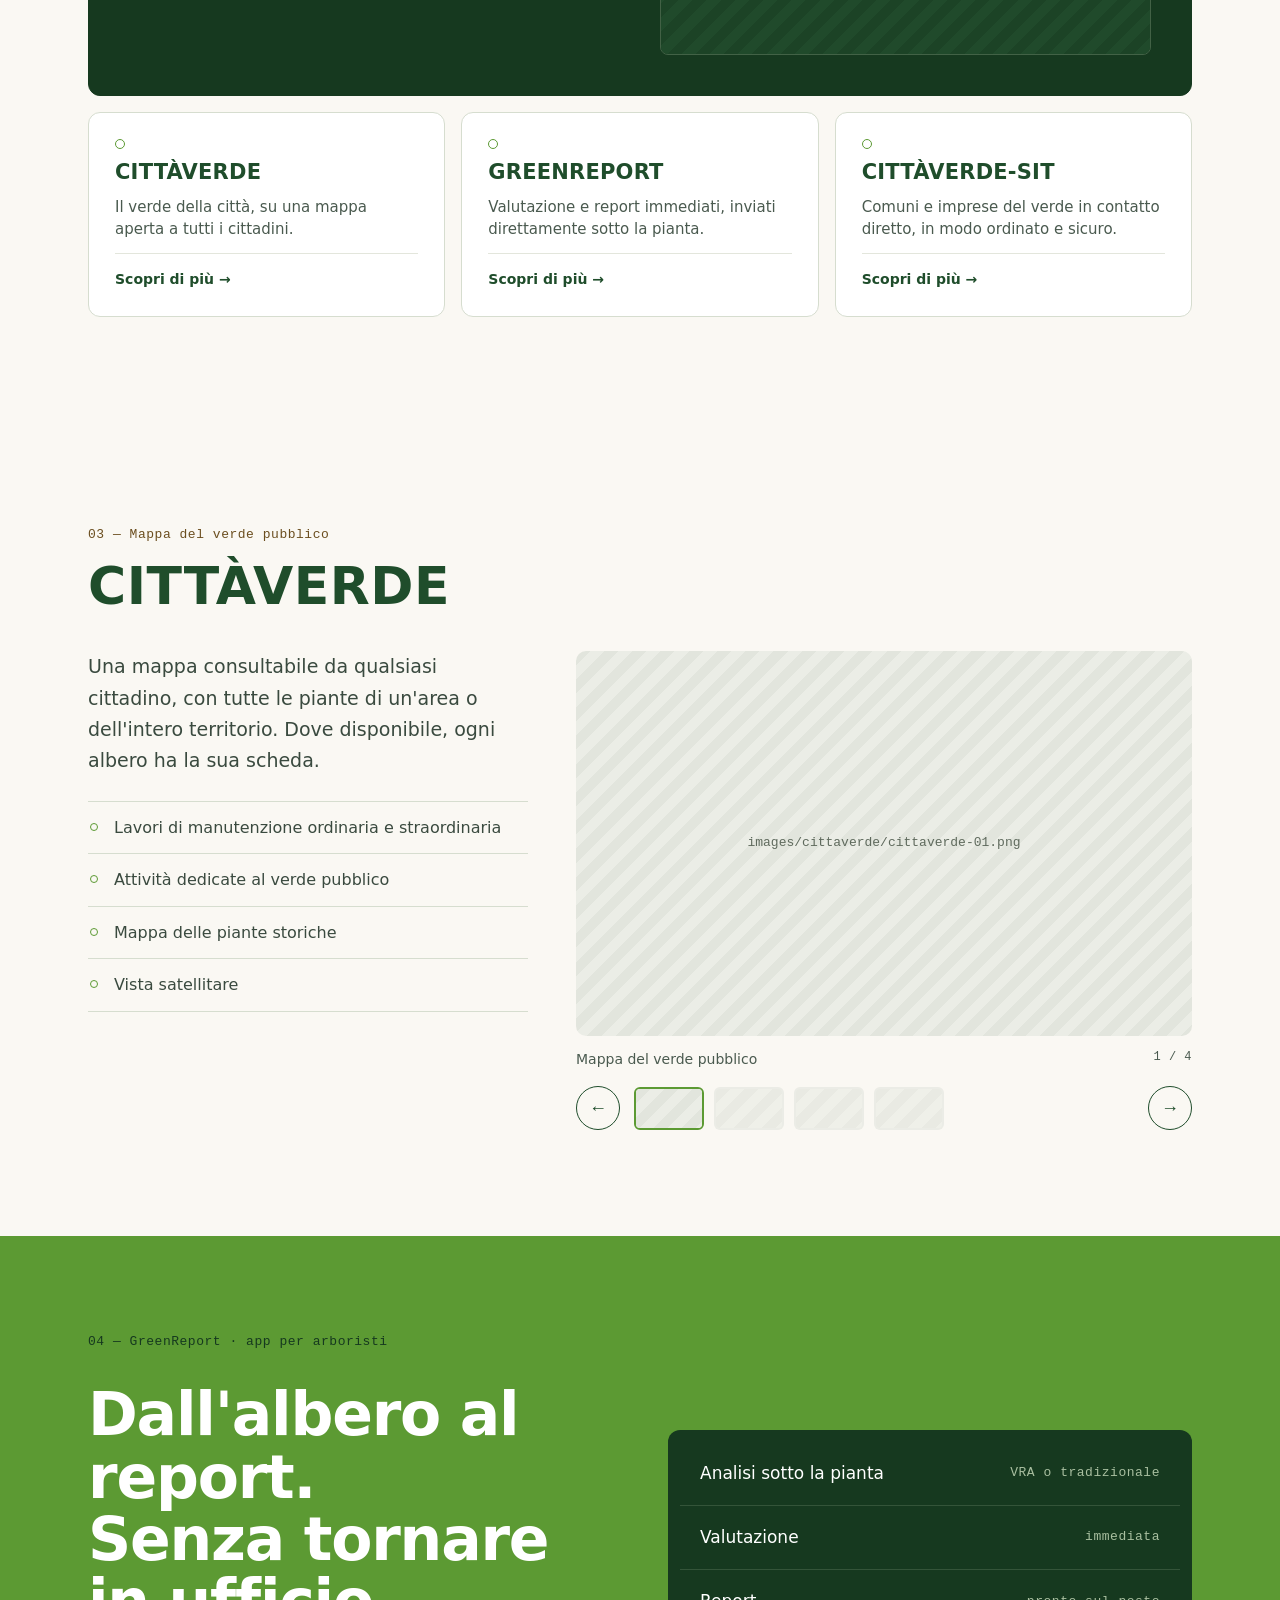
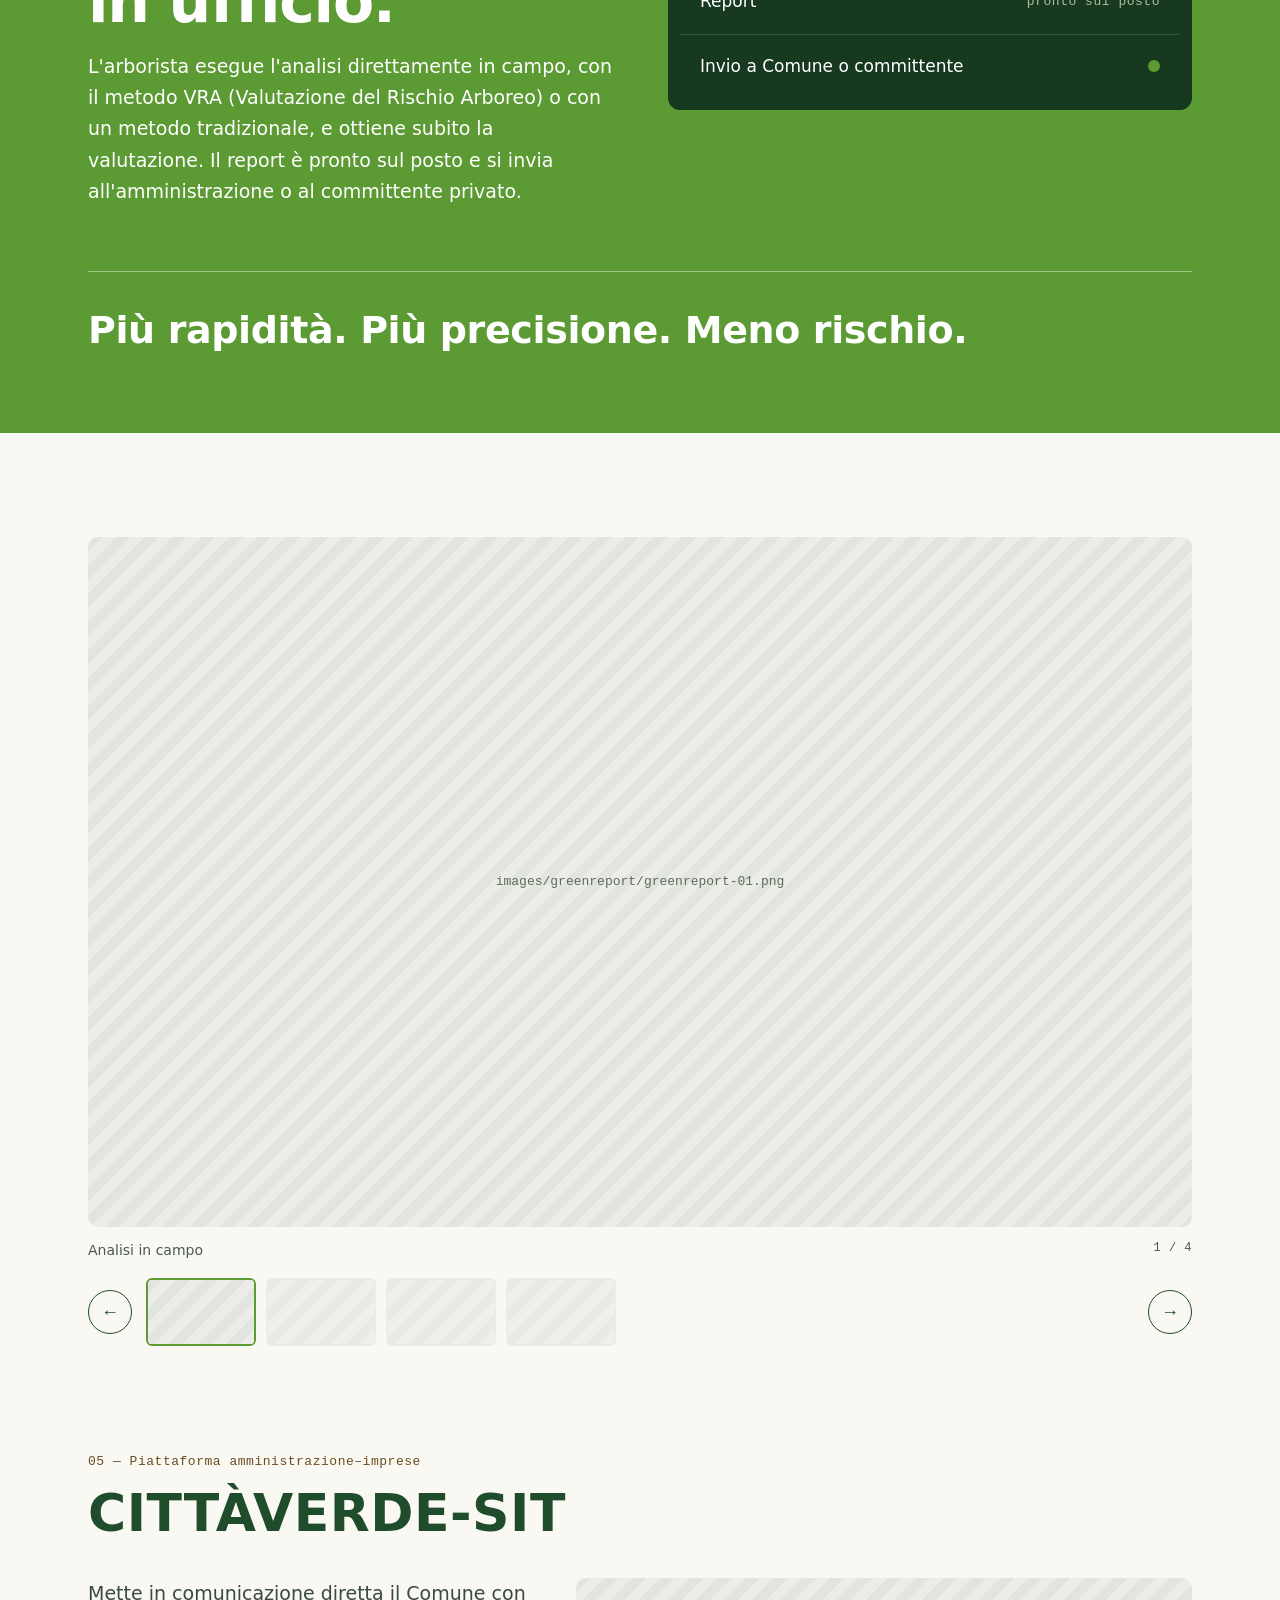
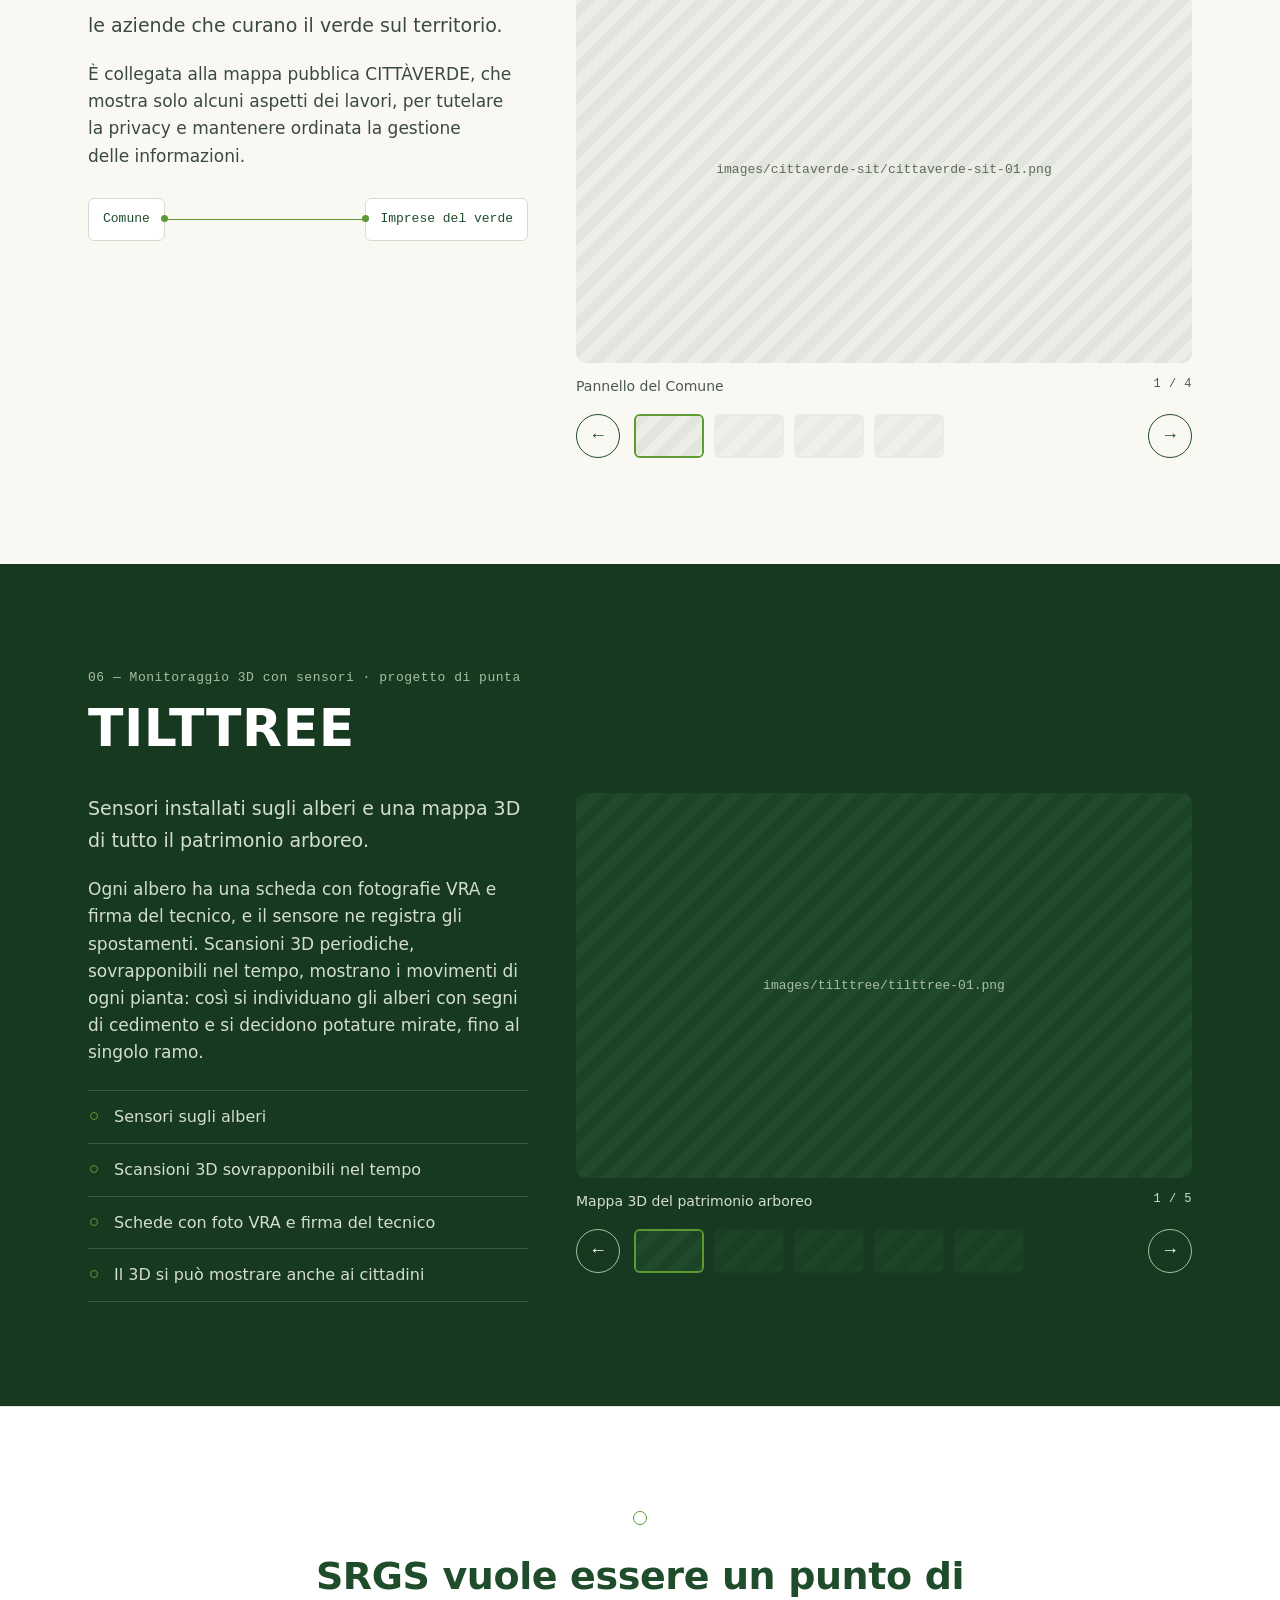
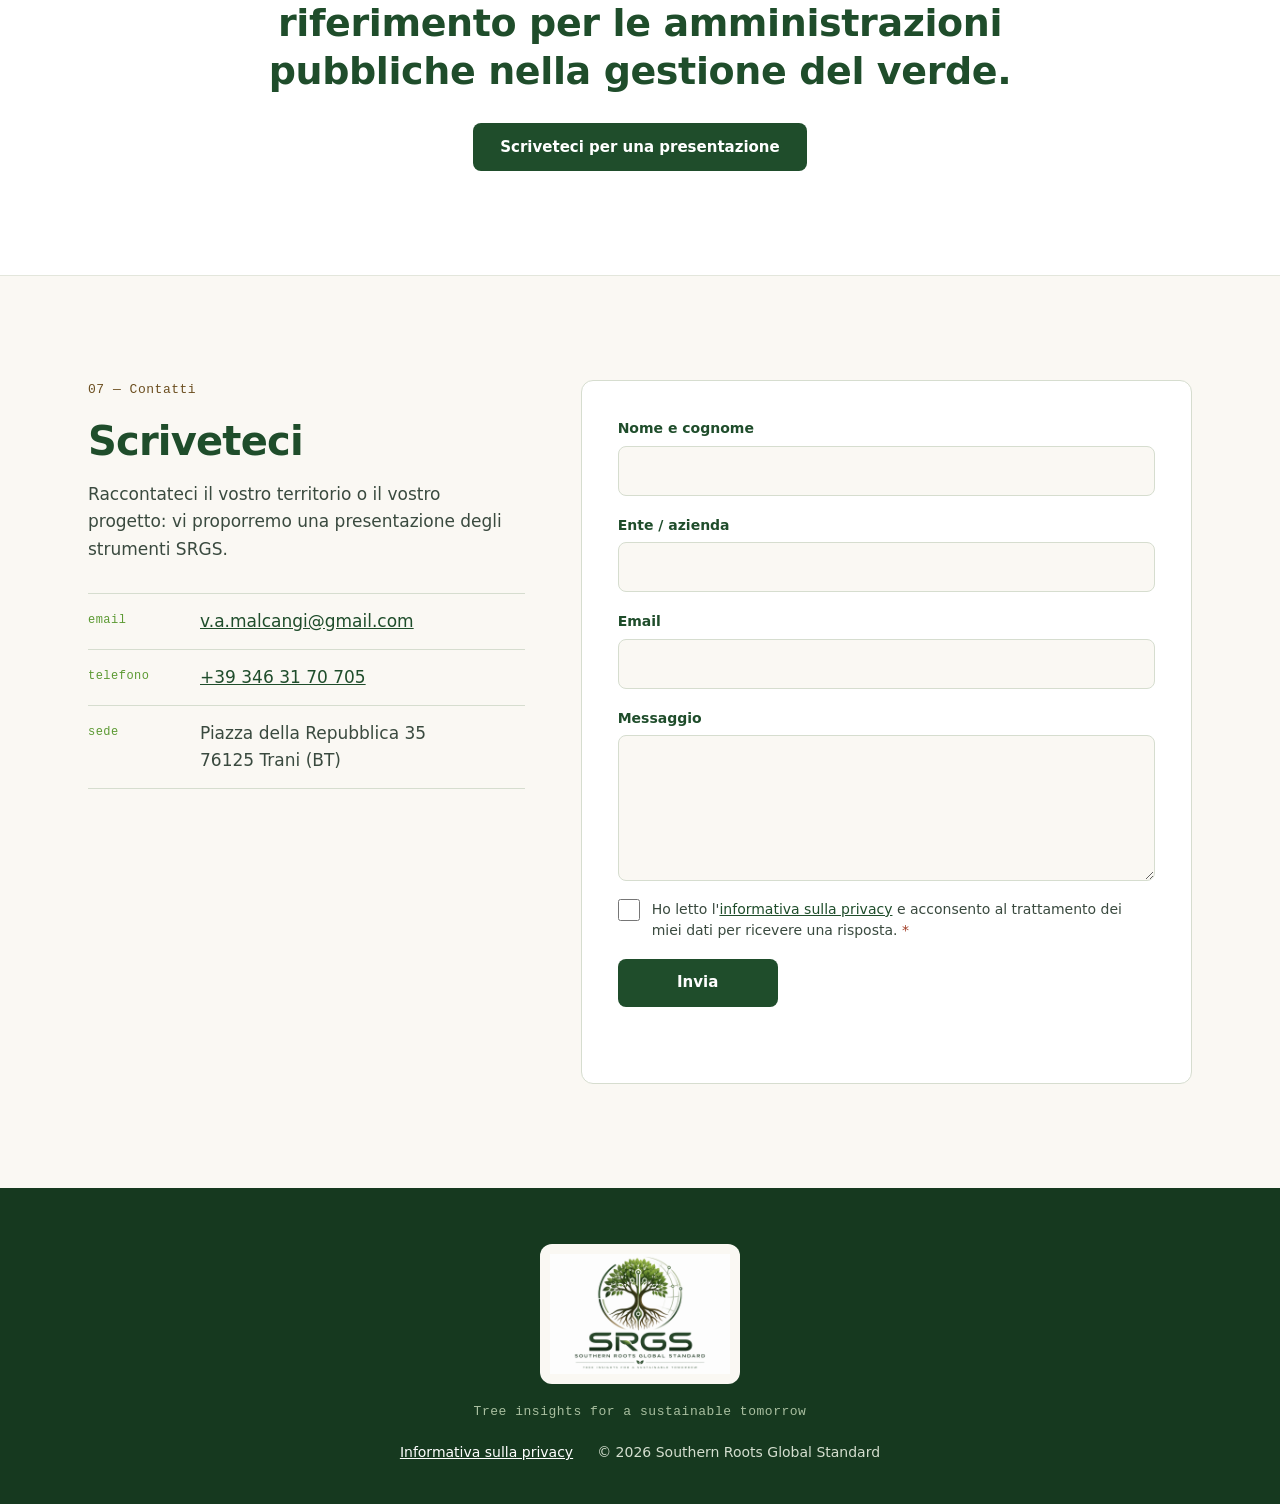
==== commit cb035345: "Add files via upload" ====
--- a/index.html
+++ b/index.html
@@ -95,7 +95,6 @@
       <div class="cards">
         <article class="card card-feature">
           <div class="card-feature-text">
-            <p class="mono label-light">[ progetto di punta ]</p>
             <h3>TILTTREE</h3>
             <p>Ogni albero monitorato nel tempo, in 3D, per decidere prima che sia tardi.</p>
             <a class="btn btn-leaf" href="#tilttree">Scopri di più →</a>
@@ -265,9 +264,9 @@
         <h2>Scriveteci</h2>
         <p>Raccontateci il vostro territorio o il vostro progetto: vi proporremo una presentazione degli strumenti SRGS.</p>
         <dl class="contact-list">
-          <div><dt class="mono">email</dt><dd><a href="mailto:[email]">[email]</a></dd></div>
-          <div><dt class="mono">telefono</dt><dd>[telefono]</dd></div>
-          <div><dt class="mono">sede</dt><dd>[sede]</dd></div>
+          <div><dt class="mono">email</dt><dd><a href="mailto:v.a.malcangi@gmail.com">v.a.malcangi@gmail.com</a></dd></div>
+          <div><dt class="mono">telefono</dt><dd><a href="tel:+393463170705">+39 346 31 70 705</a></dd></div>
+          <div><dt class="mono">sede</dt><dd>Piazza della Repubblica 35<br>76125 Trani (BT)</dd></div>
         </dl>
       </div>
 
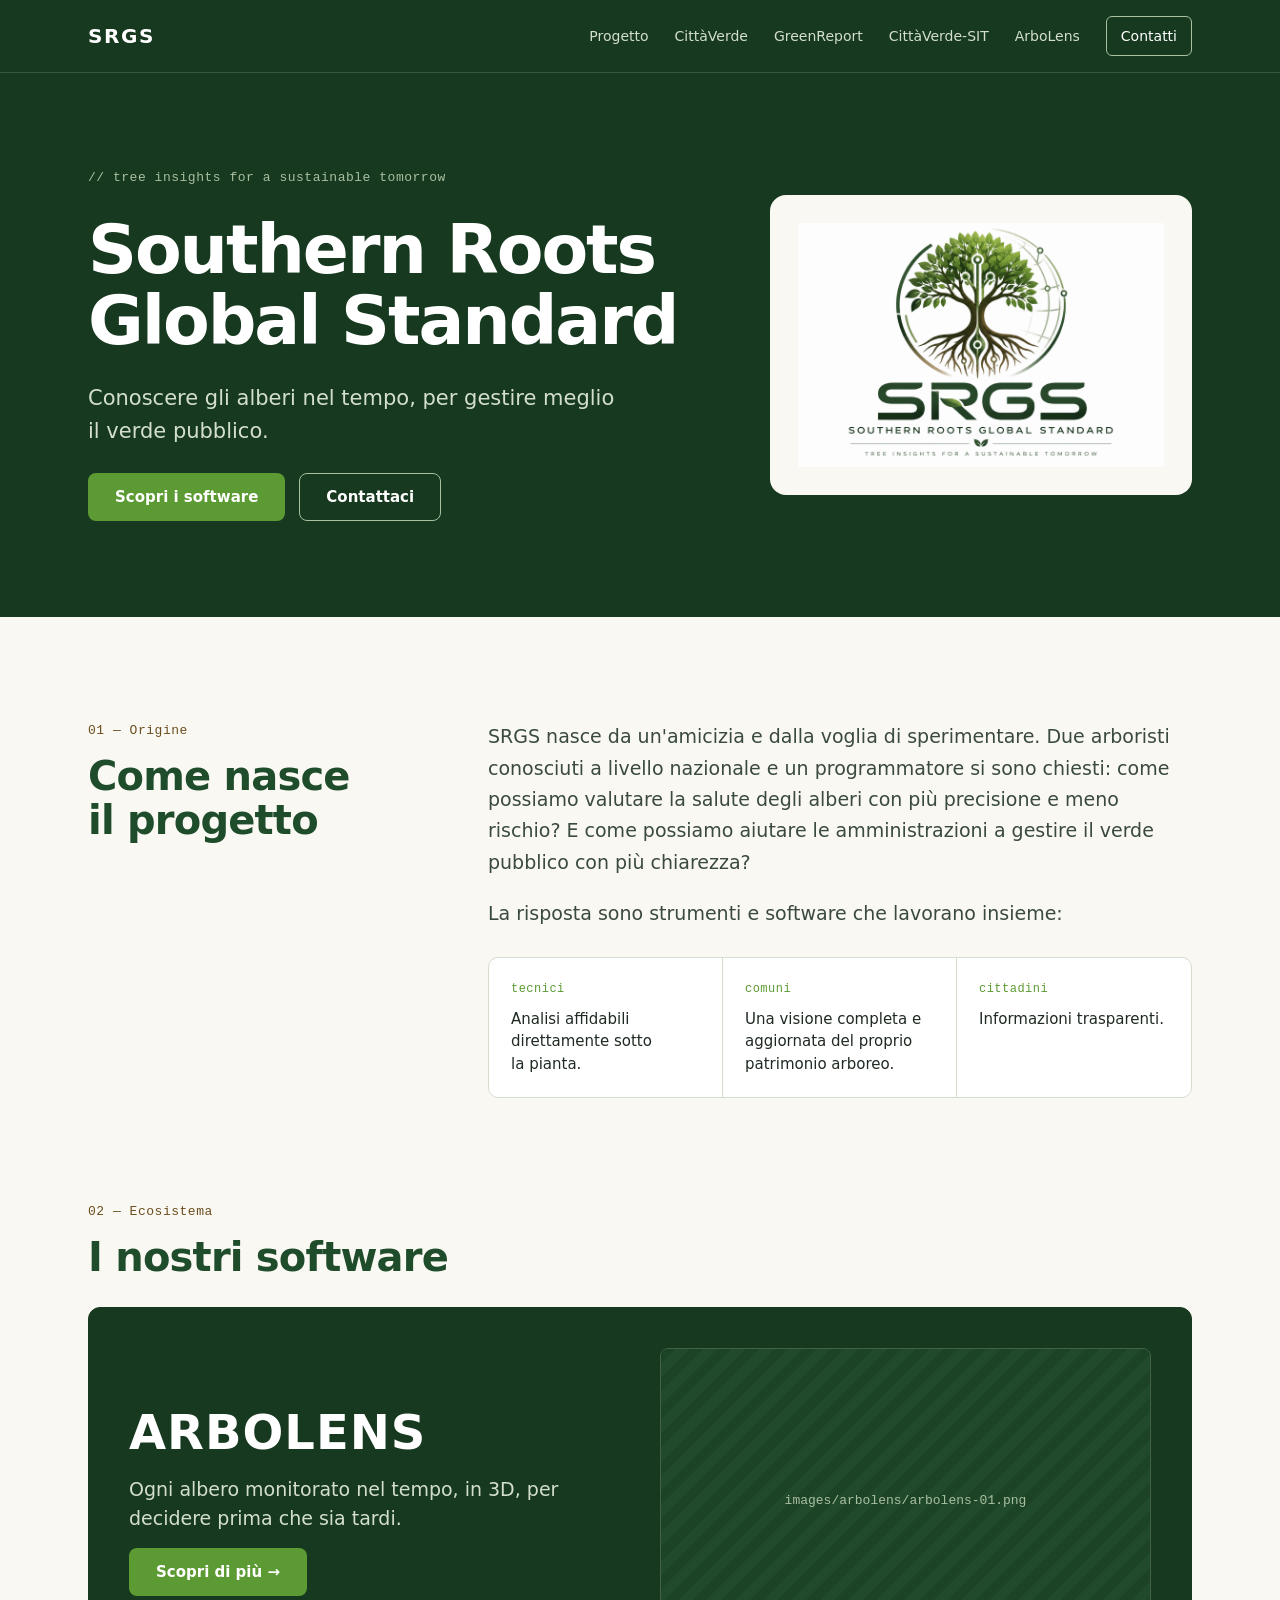
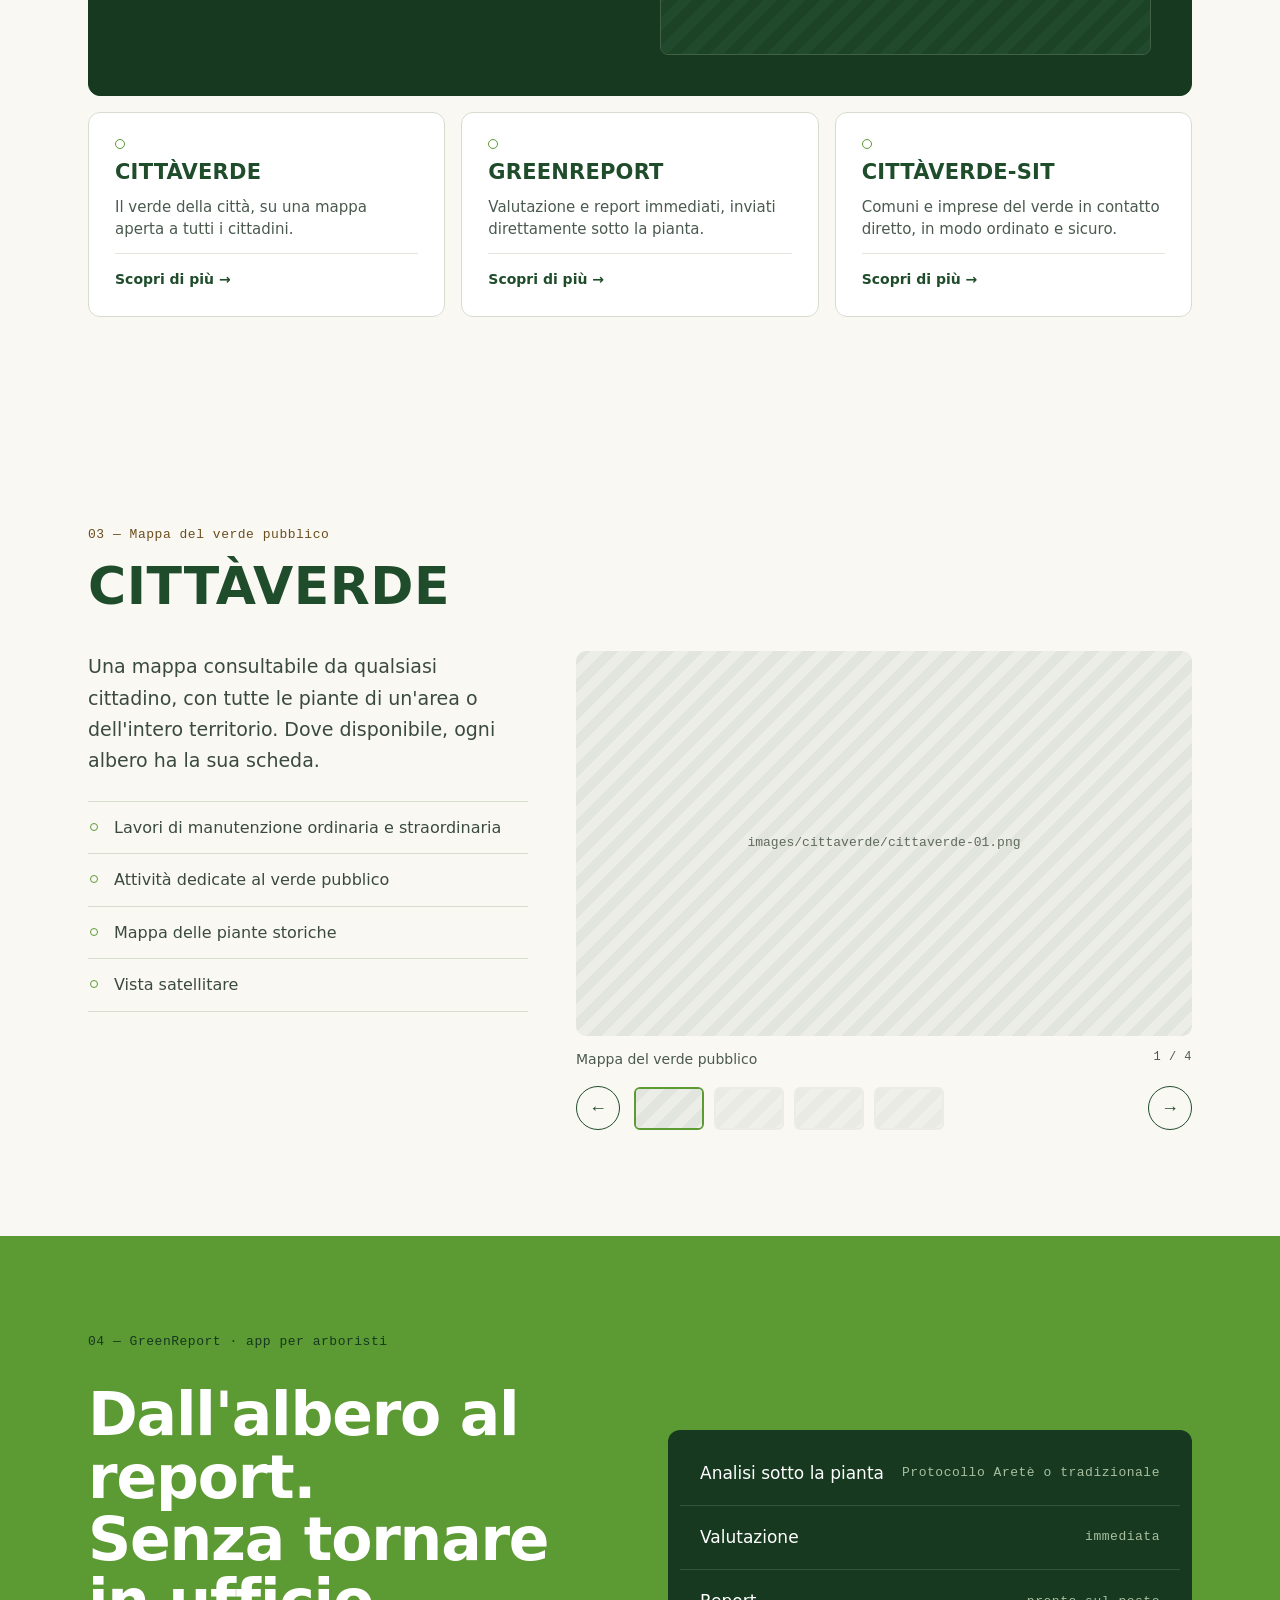
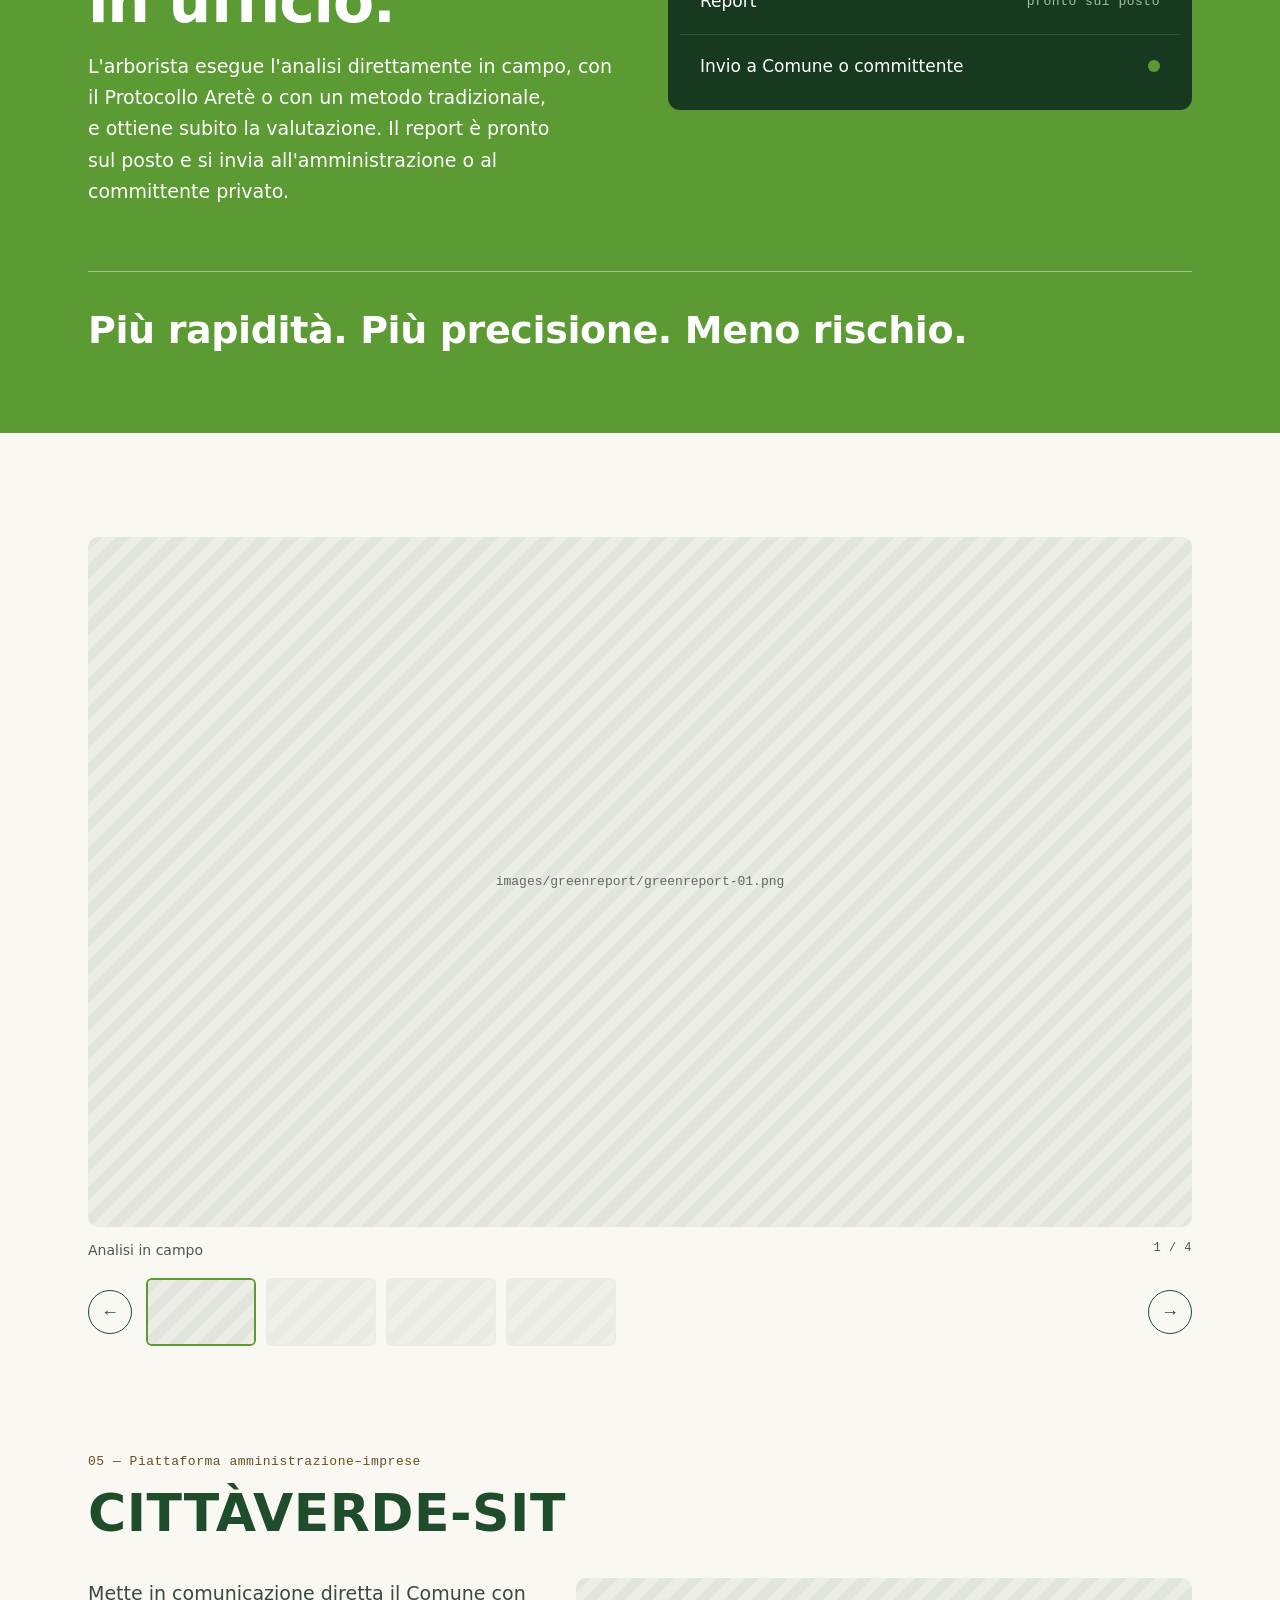
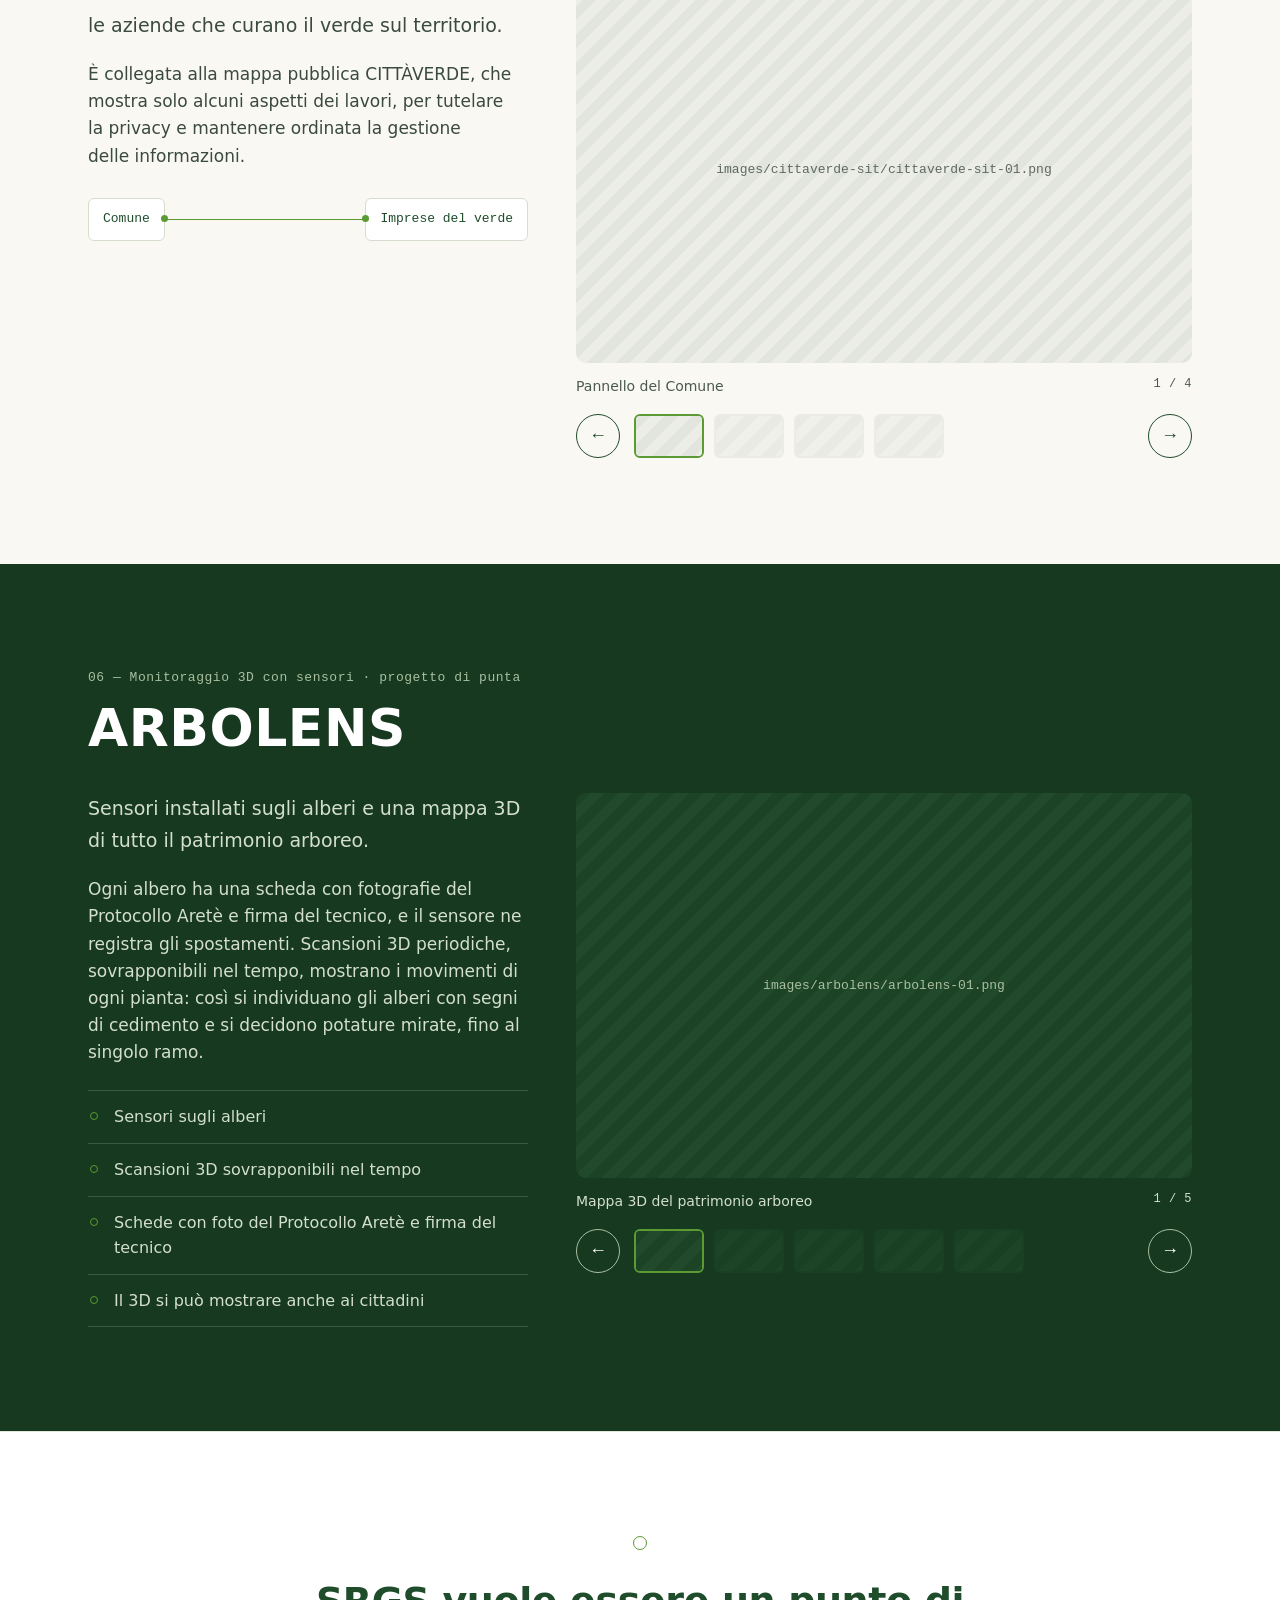
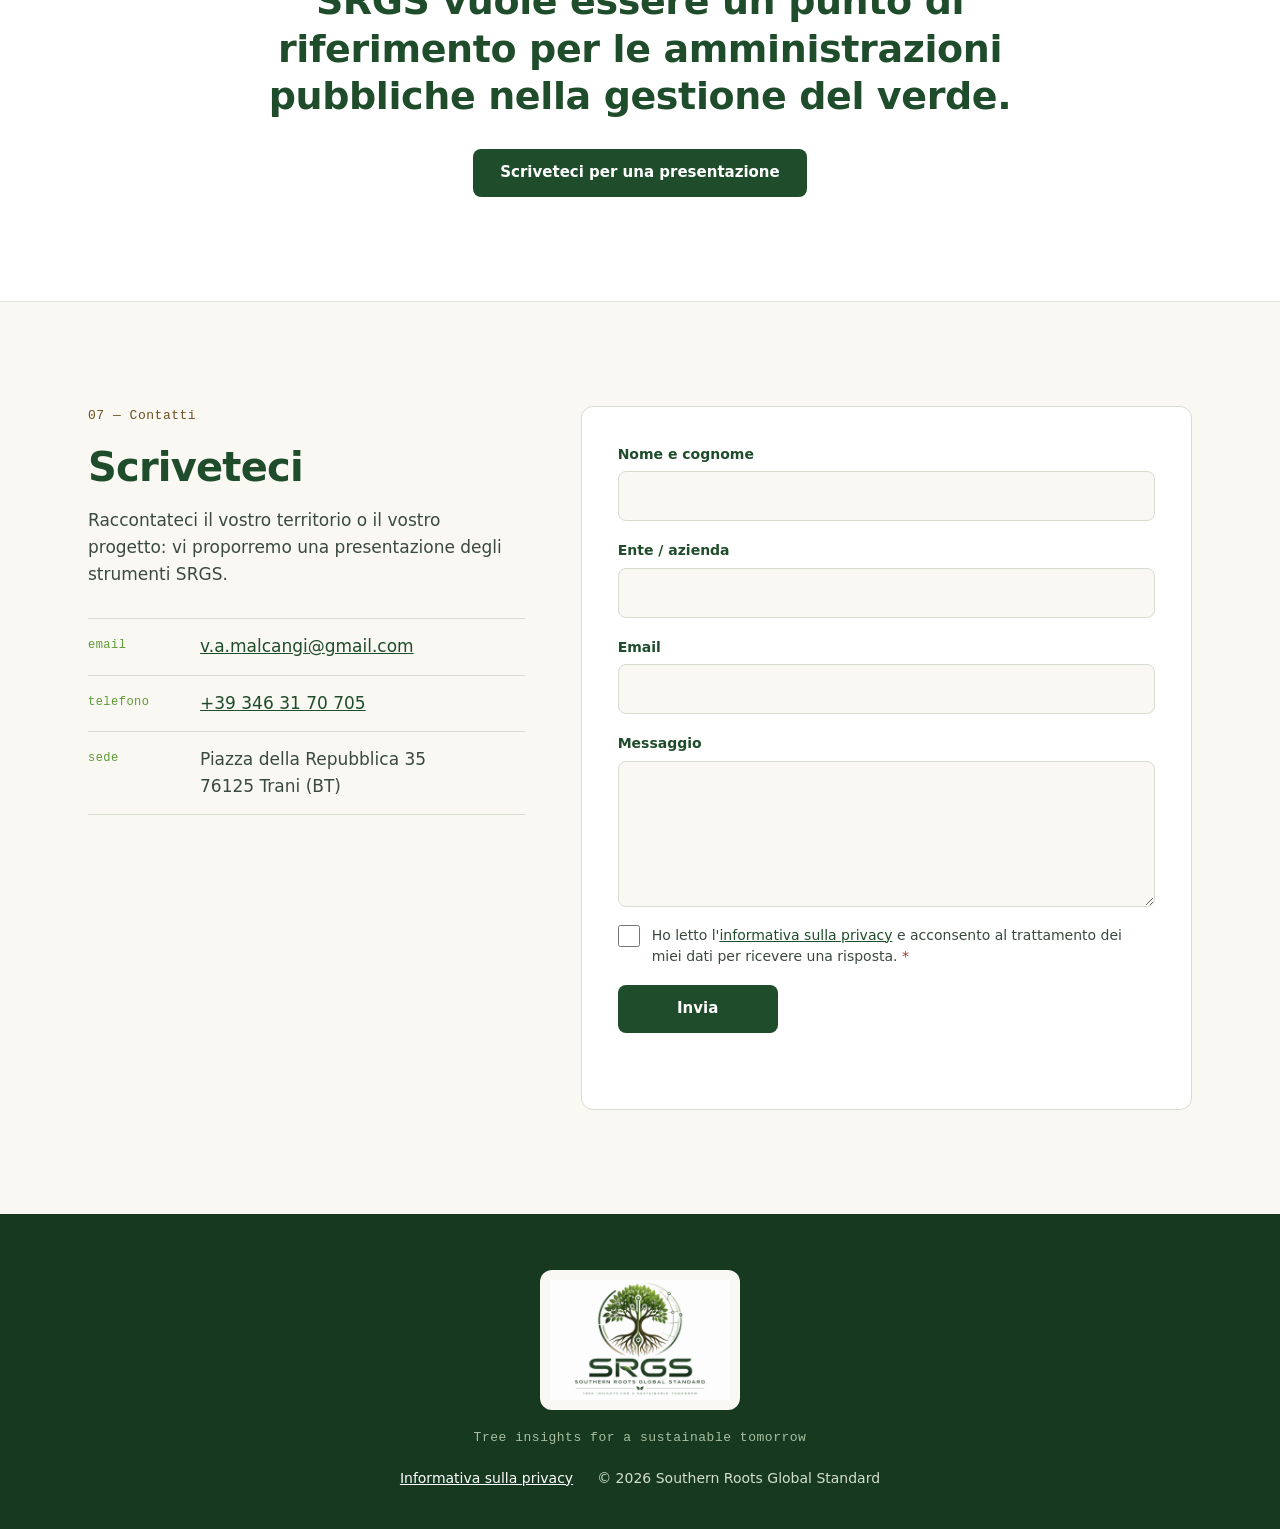
==== commit 5cb5a920: "Add files via upload" ====
--- a/index.html
+++ b/index.html
@@ -42,7 +42,7 @@
       <a href="#cittaverde">CittàVerde</a>
       <a href="#greenreport">GreenReport</a>
       <a href="#cittaverde-sit">CittàVerde-SIT</a>
-      <a href="#tilttree">TiltTree</a>
+      <a href="#arbolens">ArboLens</a>
       <a href="#contatti" class="nav-cta">Contatti</a>
     </nav>
   </div>
@@ -95,12 +95,12 @@
       <div class="cards">
         <article class="card card-feature">
           <div class="card-feature-text">
-            <h3>TILTTREE</h3>
+            <h3>ARBOLENS</h3>
             <p>Ogni albero monitorato nel tempo, in 3D, per decidere prima che sia tardi.</p>
-            <a class="btn btn-leaf" href="#tilttree">Scopri di più →</a>
+            <a class="btn btn-leaf" href="#arbolens">Scopri di più →</a>
           </div>
           <div class="card-feature-img">
-            <div class="js-img" data-src="images/tilttree/tilttree-01.png" data-alt="Anteprima di TiltTree"></div>
+            <div class="js-img" data-src="images/arbolens/arbolens-01.png" data-alt="Anteprima di ArboLens"></div>
           </div>
         </article>
         <article class="card">
@@ -162,10 +162,10 @@
         <div class="gr-text">
           <p class="mono label-dark">04 — GreenReport · app per arboristi</p>
           <h2>Dall'albero al report.<br>Senza tornare in ufficio.</h2>
-          <p class="body-lg">L'arborista esegue l'analisi direttamente in campo, con il metodo VRA (Valutazione del Rischio Arboreo) o con un metodo tradizionale, e ottiene subito la valutazione. Il report è pronto sul posto e si invia all'amministrazione o al committente privato.</p>
+          <p class="body-lg">L'arborista esegue l'analisi direttamente in campo, con il Protocollo Aretè o con un metodo tradizionale, e ottiene subito la valutazione. Il report è pronto sul posto e si invia all'amministrazione o al committente privato.</p>
         </div>
         <ol class="gr-steps">
-          <li><span>Analisi sotto la pianta</span><span class="mono">VRA o tradizionale</span></li>
+          <li><span>Analisi sotto la pianta</span><span class="mono">Protocollo Aretè o tradizionale</span></li>
           <li><span>Valutazione</span><span class="mono">immediata</span></li>
           <li><span>Report</span><span class="mono">pronto sul posto</span></li>
           <li><span>Invio a Comune o committente</span><span class="dot" aria-hidden="true"></span></li>
@@ -180,7 +180,7 @@
         <div class="gallery gallery-wide" aria-label="Galleria GreenReport">
           <ul class="gallery-source">
             <li data-src="images/greenreport/greenreport-01.png">Analisi in campo</li>
-            <li data-src="images/greenreport/greenreport-02.png">Valutazione VRA</li>
+            <li data-src="images/greenreport/greenreport-02.png">Valutazione con Protocollo Aretè</li>
             <li data-src="images/greenreport/greenreport-03.png">Report generato</li>
             <li data-src="images/greenreport/greenreport-04.png">Invio del report</li>
           </ul>
@@ -216,31 +216,31 @@
     </div>
   </section>
 
-  <!-- 4d) TILTTREE -->
-  <section class="section detail tilttree" id="tilttree">
+  <!-- 4d) ARBOLENS -->
+  <section class="section detail arbolens" id="arbolens">
     <div class="wrap">
       <div class="detail-head">
         <p class="mono label-light">06 — Monitoraggio 3D con sensori · progetto di punta</p>
-        <h2>TILTTREE</h2>
+        <h2>ARBOLENS</h2>
       </div>
       <div class="detail-grid">
         <div class="detail-text">
           <p class="body-lg">Sensori installati sugli alberi e una mappa 3D di tutto il patrimonio arboreo.</p>
-          <p>Ogni albero ha una scheda con fotografie VRA e firma del tecnico, e il sensore ne registra gli spostamenti. Scansioni 3D periodiche, sovrapponibili nel tempo, mostrano i movimenti di ogni pianta: così si individuano gli alberi con segni di cedimento e si decidono potature mirate, fino al singolo ramo.</p>
+          <p>Ogni albero ha una scheda con fotografie del Protocollo Aretè e firma del tecnico, e il sensore ne registra gli spostamenti. Scansioni 3D periodiche, sovrapponibili nel tempo, mostrano i movimenti di ogni pianta: così si individuano gli alberi con segni di cedimento e si decidono potature mirate, fino al singolo ramo.</p>
           <ul class="ticks ticks-light">
             <li>Sensori sugli alberi</li>
             <li>Scansioni 3D sovrapponibili nel tempo</li>
-            <li>Schede con foto VRA e firma del tecnico</li>
+            <li>Schede con foto del Protocollo Aretè e firma del tecnico</li>
             <li>Il 3D si può mostrare anche ai cittadini</li>
           </ul>
         </div>
-        <div class="gallery gallery-dark" aria-label="Galleria TiltTree">
+        <div class="gallery gallery-dark" aria-label="Galleria ArboLens">
           <ul class="gallery-source">
-            <li data-src="images/tilttree/tilttree-01.png">Mappa 3D del patrimonio arboreo</li>
-            <li data-src="images/tilttree/tilttree-02.png">Scheda albero con foto VRA</li>
-            <li data-src="images/tilttree/tilttree-03.png">Scansioni 3D sovrapposte</li>
-            <li data-src="images/tilttree/tilttree-04.png">Dati del sensore</li>
-            <li data-src="images/tilttree/tilttree-05.png">Potatura mirata</li>
+            <li data-src="images/arbolens/arbolens-01.png">Mappa 3D del patrimonio arboreo</li>
+            <li data-src="images/arbolens/arbolens-02.png">Scheda albero con foto del Protocollo Aretè</li>
+            <li data-src="images/arbolens/arbolens-03.png">Scansioni 3D sovrapposte</li>
+            <li data-src="images/arbolens/arbolens-04.png">Dati del sensore</li>
+            <li data-src="images/arbolens/arbolens-05.png">Potatura mirata</li>
           </ul>
         </div>
       </div>
--- a/style.css
+++ b/style.css
@@ -146,10 +146,10 @@
 .gr-claim{margin-top:clamp(40px,6vw,64px);padding-top:28px;border-top:1px solid rgba(255,255,255,.4);font-size:clamp(24px,3.4vw,38px);font-weight:600;letter-spacing:-.01em;color:var(--white)}
 @media (max-width:900px){.gr-grid{grid-template-columns:1fr;gap:32px}}
 
-/* TiltTree */
-.tilttree{background:var(--forest-deep);color:var(--white)}
-.tilttree h2{color:var(--white)}
-.tilttree .detail-text,.tilttree .body-lg{color:var(--on-dark)}
+/* ArboLens */
+.arbolens{background:var(--forest-deep);color:var(--white)}
+.arbolens h2{color:var(--white)}
+.arbolens .detail-text,.arbolens .body-lg{color:var(--on-dark)}
 
 /* ===== Galleria ===== */
 .gallery-source{display:none}
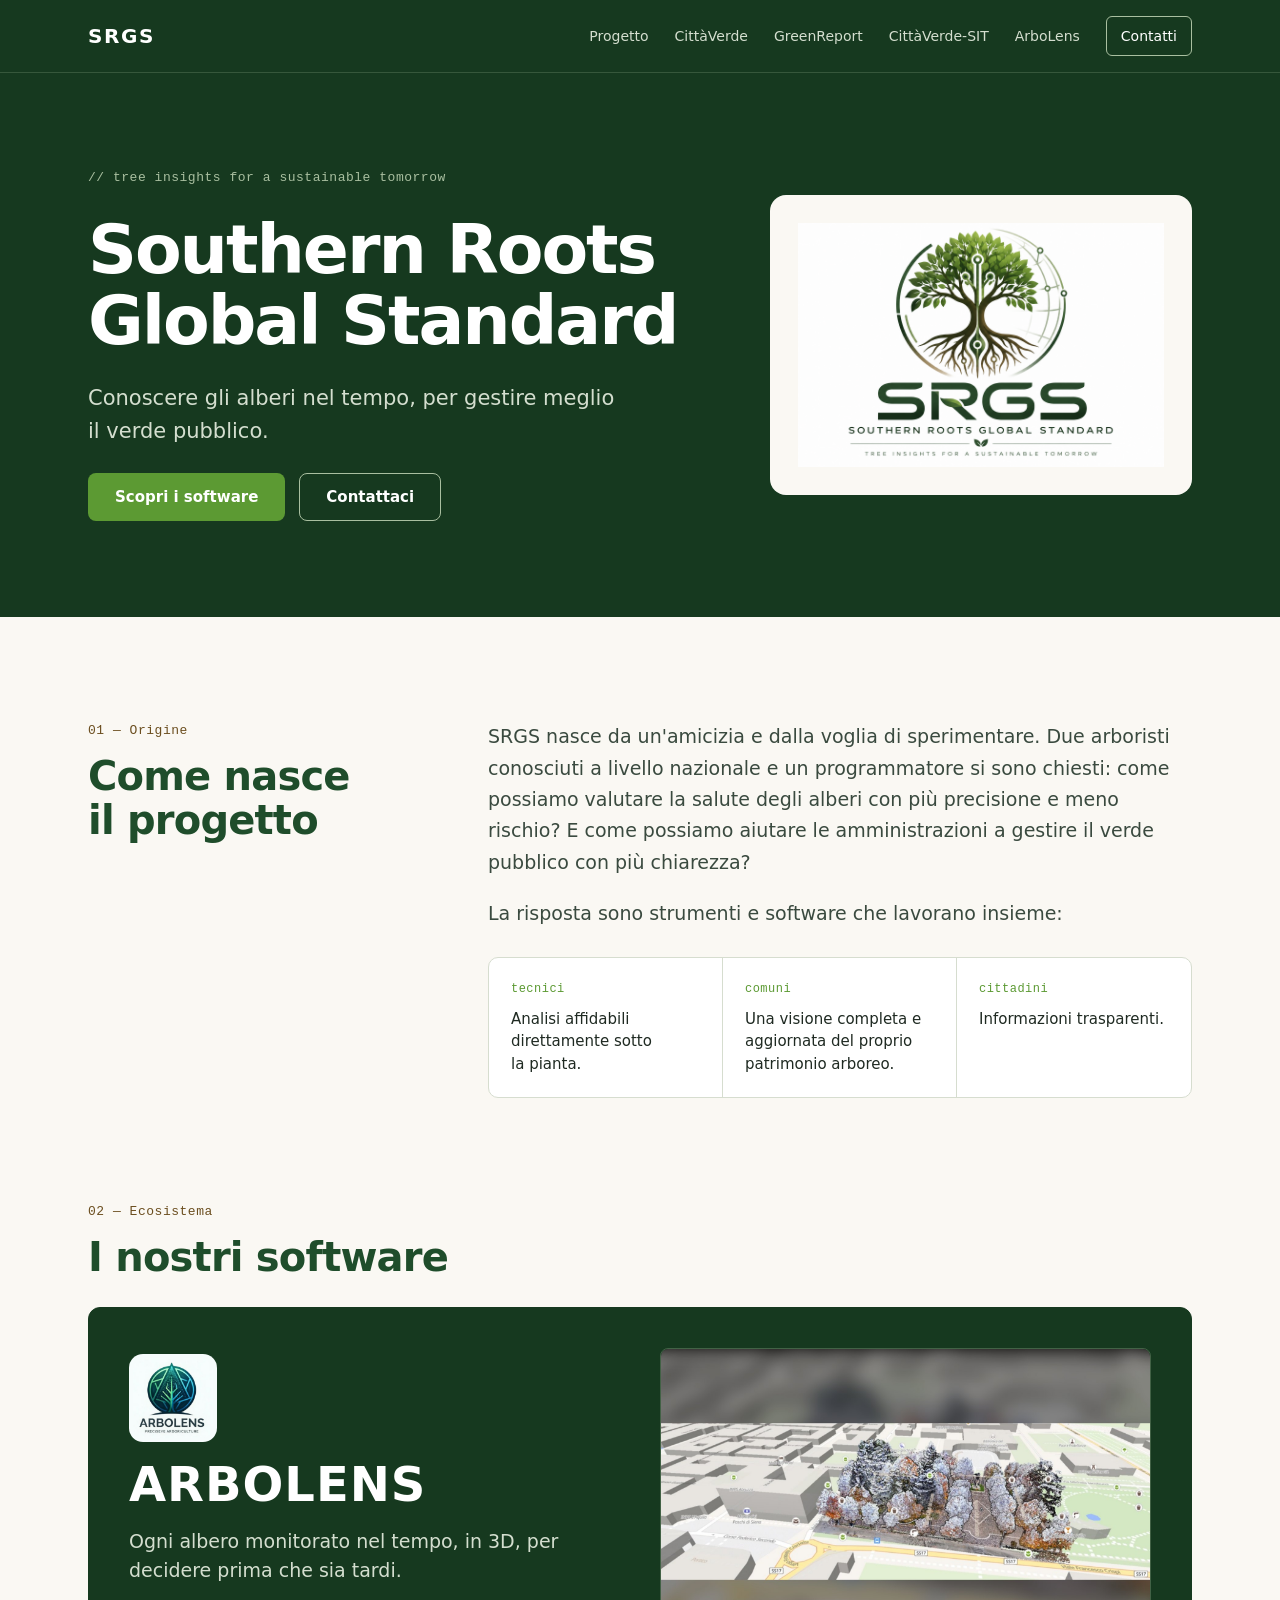
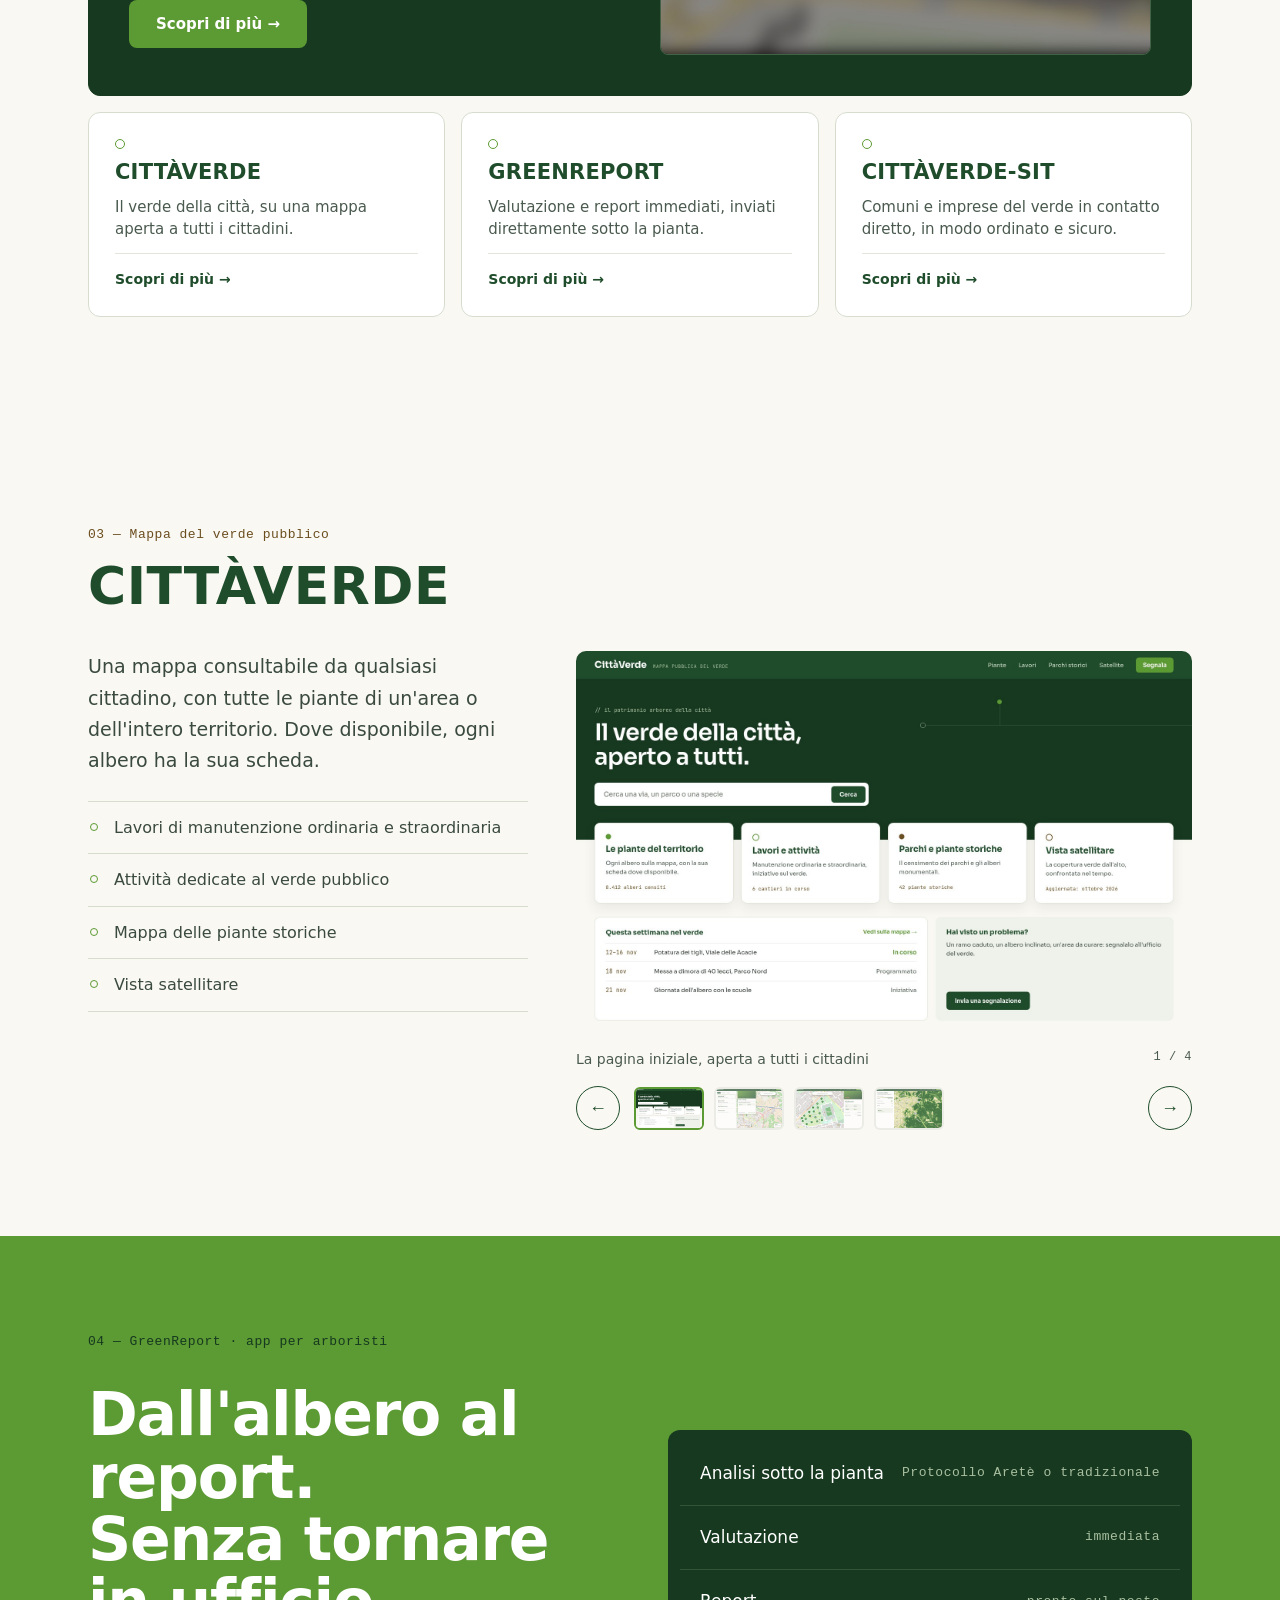
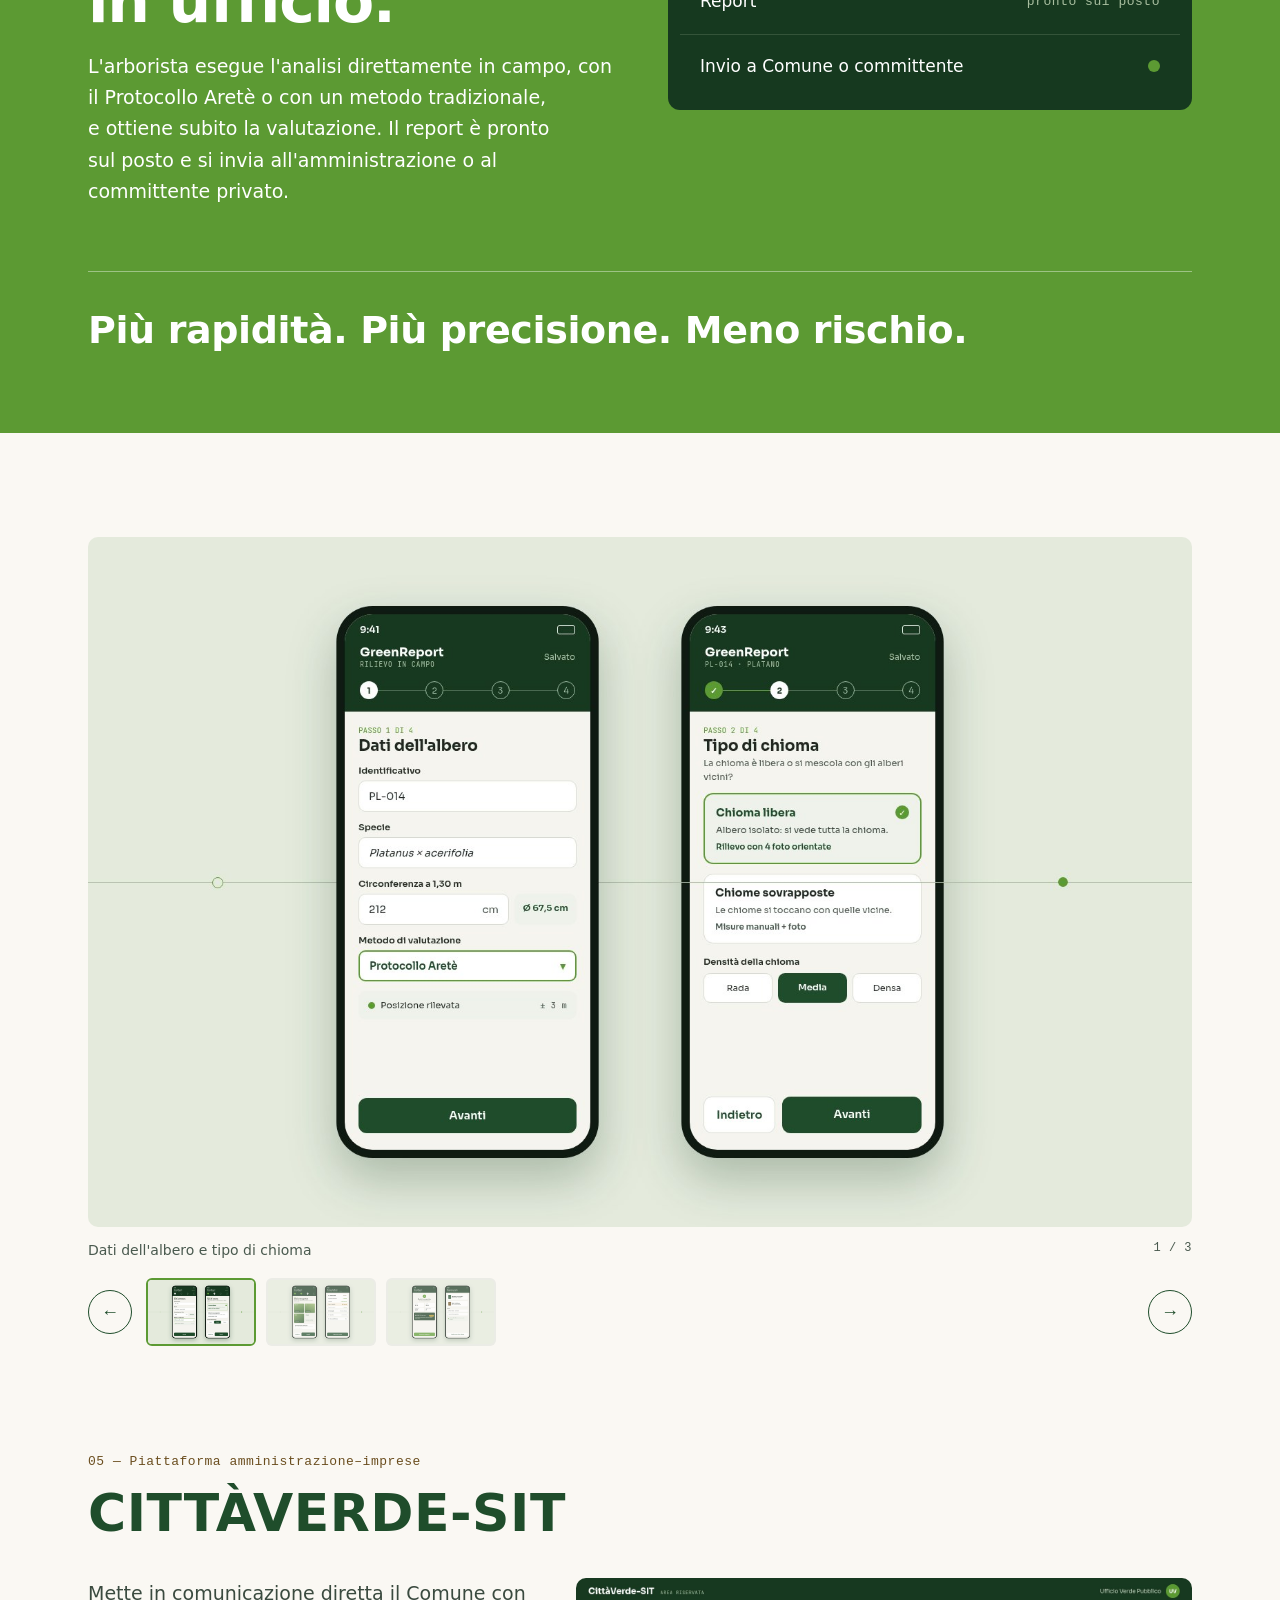
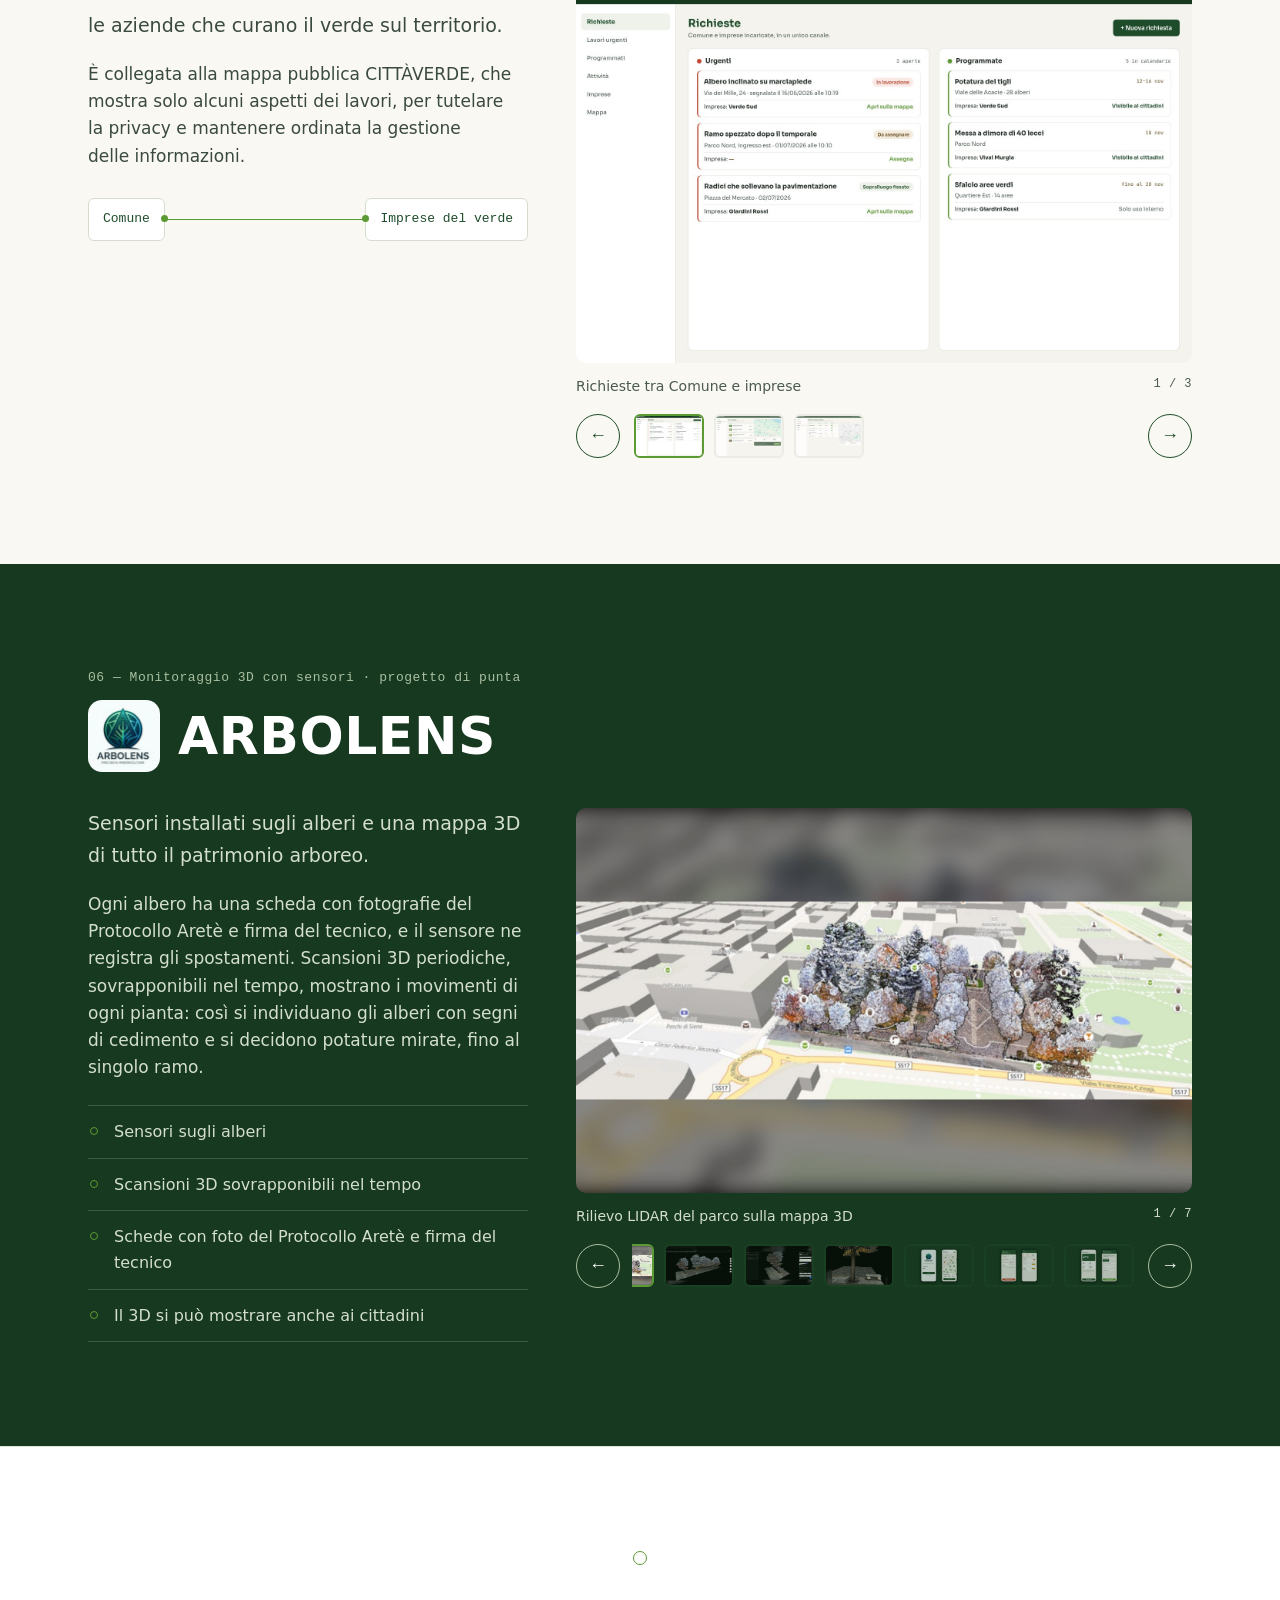
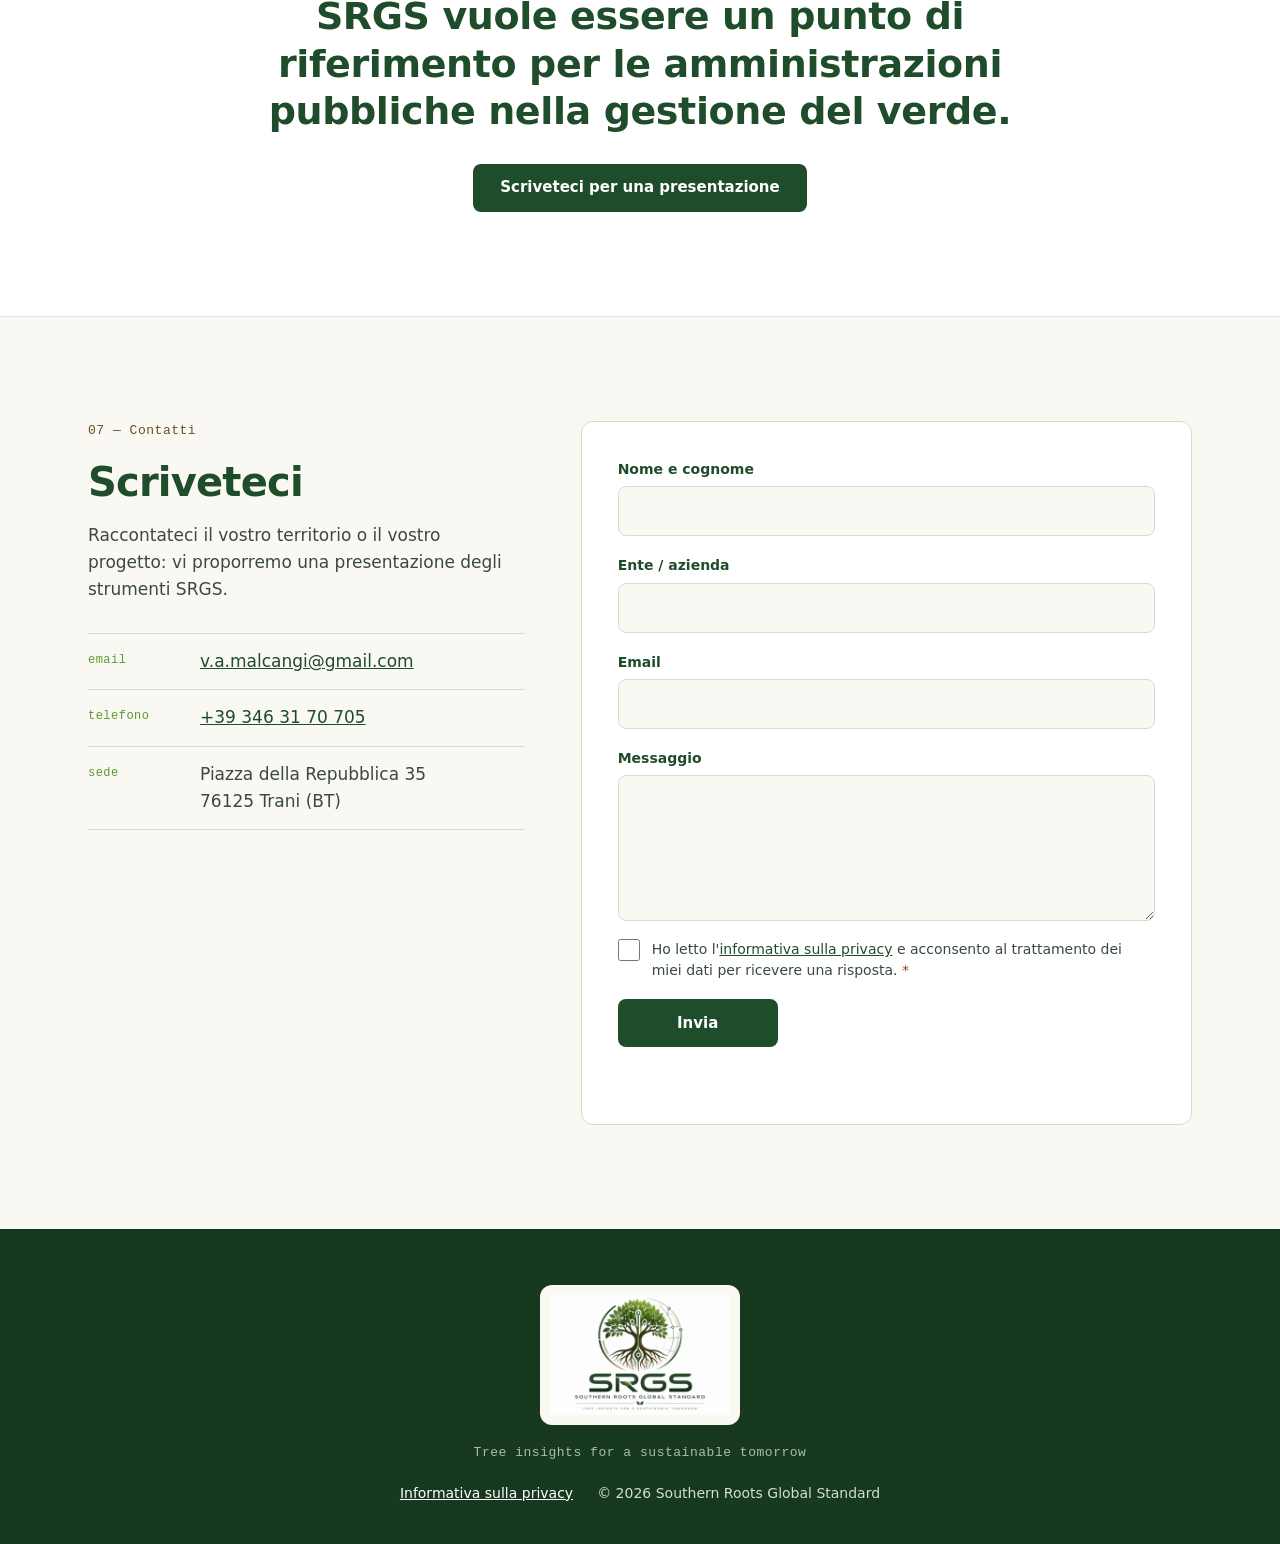
==== commit 1c3164c3: "Add files via upload" ====
--- a/index.html
+++ b/index.html
@@ -95,12 +95,13 @@
       <div class="cards">
         <article class="card card-feature">
           <div class="card-feature-text">
+            <img class="product-logo" src="images/arbolens/arbolens-logo.png" alt="" width="88" height="88">
             <h3>ARBOLENS</h3>
             <p>Ogni albero monitorato nel tempo, in 3D, per decidere prima che sia tardi.</p>
             <a class="btn btn-leaf" href="#arbolens">Scopri di più →</a>
           </div>
           <div class="card-feature-img">
-            <div class="js-img" data-src="images/arbolens/arbolens-01.png" data-alt="Anteprima di ArboLens"></div>
+            <div class="js-img" data-src="images/arbolens/arbolens-lidar-mappa.jpg" data-alt="Anteprima di ArboLens"></div>
           </div>
         </article>
         <article class="card">
@@ -145,10 +146,10 @@
         <!-- Galleria: modifica qui l'elenco delle immagini (percorsi relativi) -->
         <div class="gallery" aria-label="Galleria CittàVerde">
           <ul class="gallery-source">
-            <li data-src="images/cittaverde/cittaverde-01.png">Mappa del verde pubblico</li>
-            <li data-src="images/cittaverde/cittaverde-02.png">Scheda di un albero</li>
-            <li data-src="images/cittaverde/cittaverde-03.png">Lavori di manutenzione</li>
-            <li data-src="images/cittaverde/cittaverde-04.png">Vista satellitare</li>
+            <li data-src="images/cittaverde/cittaverde-01.jpg">La pagina iniziale, aperta a tutti i cittadini</li>
+            <li data-src="images/cittaverde/cittaverde-02.jpg">Lavori e attività sul territorio</li>
+            <li data-src="images/cittaverde/cittaverde-03.jpg">Censimento del parco e scheda di ogni albero</li>
+            <li data-src="images/cittaverde/cittaverde-04.jpg">Vista satellitare della copertura verde</li>
           </ul>
         </div>
       </div>
@@ -179,10 +180,9 @@
       <div class="wrap">
         <div class="gallery gallery-wide" aria-label="Galleria GreenReport">
           <ul class="gallery-source">
-            <li data-src="images/greenreport/greenreport-01.png">Analisi in campo</li>
-            <li data-src="images/greenreport/greenreport-02.png">Valutazione con Protocollo Aretè</li>
-            <li data-src="images/greenreport/greenreport-03.png">Report generato</li>
-            <li data-src="images/greenreport/greenreport-04.png">Invio del report</li>
+            <li data-src="images/greenreport/greenreport-01.jpg">Dati dell'albero e tipo di chioma</li>
+            <li data-src="images/greenreport/greenreport-02.jpg">Rilievo fotografico e valutazione con Protocollo Aretè</li>
+            <li data-src="images/greenreport/greenreport-03.jpg">Analisi completata e rapporto inviato dal campo</li>
           </ul>
         </div>
       </div>
@@ -206,10 +206,9 @@
         </div>
         <div class="gallery" aria-label="Galleria CittàVerde-SIT">
           <ul class="gallery-source">
-            <li data-src="images/cittaverde-sit/cittaverde-sit-01.png">Pannello del Comune</li>
-            <li data-src="images/cittaverde-sit/cittaverde-sit-02.png">Lavori assegnati alle imprese</li>
-            <li data-src="images/cittaverde-sit/cittaverde-sit-03.png">Comunicazioni</li>
-            <li data-src="images/cittaverde-sit/cittaverde-sit-04.png">Collegamento con la mappa pubblica</li>
+            <li data-src="images/cittaverde-sit/cittaverde-sit-01.jpg">Richieste tra Comune e imprese</li>
+            <li data-src="images/cittaverde-sit/cittaverde-sit-02.jpg">Lavori urgenti, con foto e mappa</li>
+            <li data-src="images/cittaverde-sit/cittaverde-sit-03.jpg">Il Comune sceglie cosa mostrare sulla mappa pubblica</li>
           </ul>
         </div>
       </div>
@@ -221,7 +220,7 @@
     <div class="wrap">
       <div class="detail-head">
         <p class="mono label-light">06 — Monitoraggio 3D con sensori · progetto di punta</p>
-        <h2>ARBOLENS</h2>
+        <div class="product-title"><img class="product-logo" src="images/arbolens/arbolens-logo.png" alt="Logo ArboLens" width="72" height="72"><h2>ARBOLENS</h2></div>
       </div>
       <div class="detail-grid">
         <div class="detail-text">
@@ -236,11 +235,13 @@
         </div>
         <div class="gallery gallery-dark" aria-label="Galleria ArboLens">
           <ul class="gallery-source">
-            <li data-src="images/arbolens/arbolens-01.png">Mappa 3D del patrimonio arboreo</li>
-            <li data-src="images/arbolens/arbolens-02.png">Scheda albero con foto del Protocollo Aretè</li>
-            <li data-src="images/arbolens/arbolens-03.png">Scansioni 3D sovrapposte</li>
-            <li data-src="images/arbolens/arbolens-04.png">Dati del sensore</li>
-            <li data-src="images/arbolens/arbolens-05.png">Potatura mirata</li>
+            <li data-src="images/arbolens/arbolens-lidar-mappa.jpg">Rilievo LIDAR del parco sulla mappa 3D</li>
+            <li data-src="images/arbolens/arbolens-lidar-filare.jpg">Nuvola di punti di un filare</li>
+            <li data-src="images/arbolens/arbolens-lidar-annotazioni.jpg">Annotazioni sul modello 3D</li>
+            <li data-src="images/arbolens/arbolens-lidar-dettaglio.jpg">Dettaglio del fusto nel rilievo LIDAR</li>
+            <li data-src="images/arbolens/arbolens-app-01.jpg">App: accesso e mappa del parco</li>
+            <li data-src="images/arbolens/arbolens-app-02.jpg">Scheda albero con sensore e allarmi</li>
+            <li data-src="images/arbolens/arbolens-app-03.jpg">Stazione meteo e installazione del sensore</li>
           </ul>
         </div>
       </div>
--- a/style.css
+++ b/style.css
@@ -150,6 +150,11 @@
 .arbolens{background:var(--forest-deep);color:var(--white)}
 .arbolens h2{color:var(--white)}
 .arbolens .detail-text,.arbolens .body-lg{color:var(--on-dark)}
+
+.product-logo{width:88px;height:88px;border-radius:14px;background:#F6FCFC;padding:4px;object-fit:contain}
+.product-title{display:flex;align-items:center;gap:18px;margin-top:12px}
+.product-title h2{margin-top:0}
+.product-title .product-logo{width:72px;height:72px}
 
 /* ===== Galleria ===== */
 .gallery-source{display:none}
